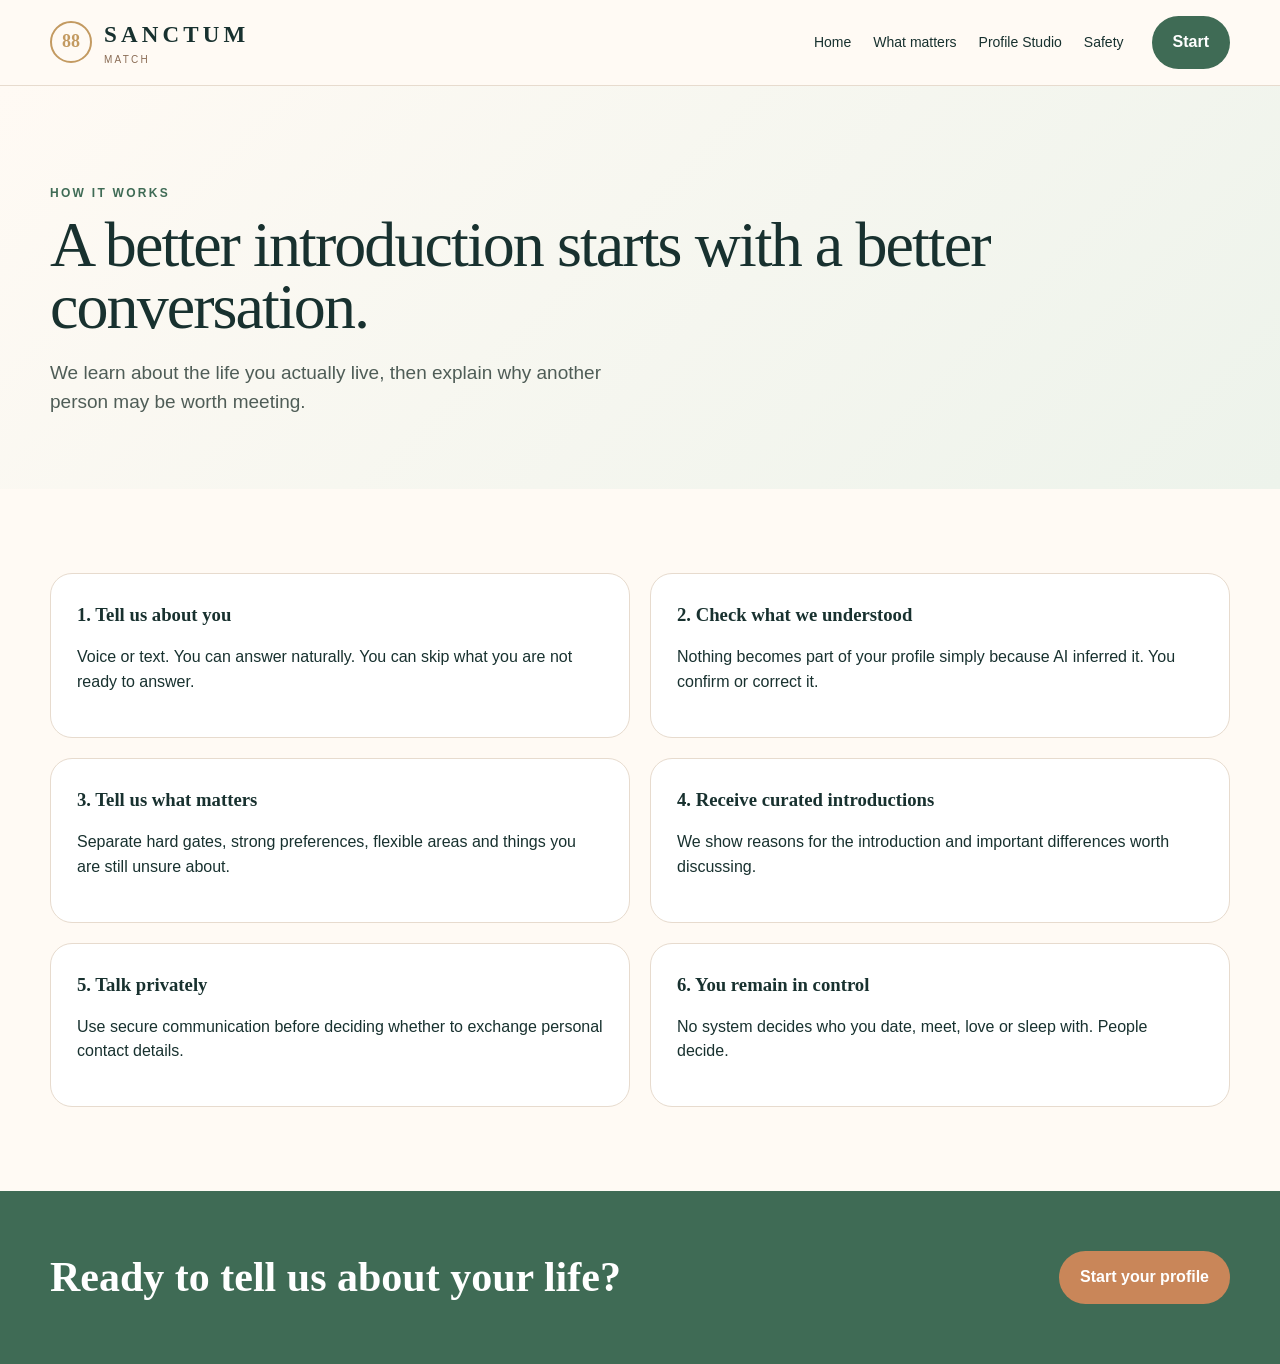
==== how-it-works.html @ 35ec8d9d "Add files via upload" ====
<!doctype html><html lang="en-GB"><head><meta charset="utf-8"><meta name="viewport" content="width=device-width,initial-scale=1"><title>How Sanctum Match Works</title><link rel="stylesheet" href="assets/site.css"></head><body><header class="site-header"><div class="wrap nav"><a class="brand" href="index.html"><span class="mark">88</span><span><strong>SANCTUM</strong><small>MATCH</small></span></a><nav class="nav-links"><a href="index.html">Home</a><a href="what-matters.html">What matters</a><a href="profile-studio.html">Profile Studio</a><a href="safety.html">Safety</a></nav><div class="nav-actions"><a class="btn btn-primary" href="onboarding.html">Start</a></div></div></header><main><section class="page-hero"><div class="wrap"><p class="eyebrow">HOW IT WORKS</p><h1>A better introduction starts with a better conversation.</h1><p class="lead">We learn about the life you actually live, then explain why another person may be worth meeting.</p></div></section><section class="section"><div class="wrap content-grid"><div class="content-card"><h3>1. Tell us about you</h3><p>Voice or text. You can answer naturally. You can skip what you are not ready to answer.</p></div><div class="content-card"><h3>2. Check what we understood</h3><p>Nothing becomes part of your profile simply because AI inferred it. You confirm or correct it.</p></div><div class="content-card"><h3>3. Tell us what matters</h3><p>Separate hard gates, strong preferences, flexible areas and things you are still unsure about.</p></div><div class="content-card"><h3>4. Receive curated introductions</h3><p>We show reasons for the introduction and important differences worth discussing.</p></div><div class="content-card"><h3>5. Talk privately</h3><p>Use secure communication before deciding whether to exchange personal contact details.</p></div><div class="content-card"><h3>6. You remain in control</h3><p>No system decides who you date, meet, love or sleep with. People decide.</p></div></div></section><section class="cta-band"><div class="wrap"><h2>Ready to tell us about your life?</h2><a class="btn btn-clay" href="onboarding.html">Start your profile</a></div></section></main></body></html>
---- assets/site.css ----
:root{--ink:#18312f;--forest:#3f6b55;--sage:#78987c;--sand:#f6efe5;--cream:#fffaf4;--clay:#c98659;--line:#e7dbce;--muted:#6f766f;--dark:#131313;--gold:#c39a61;--white:#fff;--shadow:0 18px 60px rgba(34,50,44,.10)}*{box-sizing:border-box}html{scroll-behavior:smooth}body{margin:0;font-family:Arial,Helvetica,sans-serif;color:var(--ink);background:var(--cream);line-height:1.55}img{max-width:100%;display:block}a{color:inherit;text-decoration:none}.wrap{width:min(1180px,calc(100% - 36px));margin:auto}.utility{background:#f1e7db;border-bottom:1px solid #eadfD3;font-size:13px}.utility .wrap{display:flex;gap:18px;padding:9px 0;align-items:center}.utility .push{margin-left:auto;display:flex;gap:16px}.site-header{position:sticky;top:0;z-index:30;background:rgba(255,250,244,.95);backdrop-filter:blur(14px);border-bottom:1px solid var(--line)}.nav{display:flex;align-items:center;gap:28px;padding:16px 0}.brand{display:flex;align-items:center;gap:12px;min-width:250px}.mark{width:42px;height:42px;border-radius:50%;border:2px solid var(--gold);display:grid;place-items:center;font-family:Georgia,serif;font-weight:700;color:var(--gold);font-size:18px}.brand strong{font-family:Georgia,serif;font-size:23px;letter-spacing:.18em}.brand small{display:block;font-size:10px;letter-spacing:.22em;color:#8b6d56}.nav-links{display:flex;gap:22px;margin-left:auto;font-size:14px}.nav-links a:hover{color:var(--forest)}.nav-actions{display:flex;gap:10px}.menu-toggle{display:none}.btn{display:inline-flex;align-items:center;justify-content:center;gap:8px;border-radius:999px;padding:13px 20px;font-weight:700;border:1px solid transparent;transition:.2s}.btn-primary{background:var(--forest);color:#fff}.btn-primary:hover{transform:translateY(-1px);background:#315a46}.btn-outline{border-color:#9fb0a4;background:rgba(255,255,255,.7)}.btn-clay{background:var(--clay);color:#fff}.hero{background:linear-gradient(90deg,#fffaf4 0%,#fffaf4 46%,rgba(255,250,244,.10) 68%),url('hero-wide.jpg') center right/cover no-repeat;min-height:650px;display:flex;align-items:center;border-bottom:1px solid var(--line)}.hero-grid{display:grid;grid-template-columns:1.05fr .95fr;align-items:center}.hero-copy{padding:72px 0 84px;max-width:660px}.eyebrow{text-transform:uppercase;letter-spacing:.19em;font-size:12px;font-weight:800;color:var(--forest)}h1,h2,h3{font-family:Georgia,'Times New Roman',serif;margin:0}h1{font-size:clamp(52px,6vw,86px);line-height:.97;font-weight:500;letter-spacing:-.03em}h1 em{font-weight:400}.lead{font-size:19px;max-width:610px;color:#4f5d57}.hero-actions{display:flex;flex-wrap:wrap;gap:12px;margin:28px 0}.trust-row{display:flex;flex-wrap:wrap;gap:22px;font-size:13px;color:#58645e}.trust-row span{display:flex;align-items:center;gap:7px}.dot{width:9px;height:9px;border:2px solid var(--forest);border-radius:50%}.section{padding:84px 0}.section-soft{background:#f4ece2}.section-white{background:#fff}.section-dark{background:#151513;color:#f8efe5}.section-head{display:flex;justify-content:space-between;gap:30px;align-items:end;margin-bottom:34px}.section h2{font-size:clamp(38px,4vw,58px);line-height:1.04;font-weight:500}.section-lead{max-width:760px;color:#68716d;font-size:17px}.choice-grid{display:grid;grid-template-columns:repeat(3,1fr);gap:16px}.choice-card,.date-card,.feature-card{background:#fff;border:1px solid var(--line);border-radius:22px;overflow:hidden;box-shadow:var(--shadow)}.choice-card img{width:100%;height:210px;object-fit:cover}.choice-card .copy,.date-card .copy,.feature-card{padding:20px}.choice-card h3,.date-card h3{font-size:24px;font-weight:500}.choice-card p,.date-card p{margin:.35rem 0 0;color:#6d736f}.split{display:grid;grid-template-columns:1fr 1fr;gap:54px;align-items:center}.big-photo{border-radius:28px;overflow:hidden;box-shadow:var(--shadow)}.big-photo img{width:100%;height:470px;object-fit:cover}.pill-grid{display:grid;grid-template-columns:repeat(4,1fr);gap:12px;margin-top:28px}.pill{background:#fff;border:1px solid var(--line);padding:16px;border-radius:16px;font-weight:700}.dates-grid{display:grid;grid-template-columns:repeat(6,1fr);gap:12px}.date-card img{height:135px;width:100%;object-fit:cover}.date-card .copy{padding:13px}.date-card h3{font-size:17px}.date-card p{font-size:12px}.numbers{display:grid;grid-template-columns:repeat(4,1fr);gap:16px}.number{padding:26px;background:#fff;border:1px solid var(--line);border-radius:20px}.number b{font-family:Georgia,serif;font-size:32px;color:var(--forest)}.pricing-grid{display:grid;grid-template-columns:repeat(3,1fr);gap:18px}.price{background:#fff;border:1px solid var(--line);border-radius:24px;padding:28px}.price.featured{border-color:var(--forest);box-shadow:0 0 0 2px rgba(63,107,85,.12),var(--shadow)}.price .amount{font-family:Georgia,serif;font-size:44px;margin:10px 0}.price ul{padding-left:18px;color:#5f6763}.private-tease{background:linear-gradient(90deg,rgba(16,16,15,.92),rgba(16,16,15,.72)),url('date-dinner.jpg') center/cover no-repeat;color:#fff;border-radius:30px;padding:52px}.private-tease p{max-width:700px;color:#d6cabd}.footer{background:#10201f;color:#e8eee9;padding:48px 0 28px}.footer-grid{display:grid;grid-template-columns:1.3fr repeat(3,1fr);gap:28px}.footer h4{margin:0 0 12px;font-family:Georgia,serif}.footer a{display:block;margin:8px 0;color:#c8d2cd;font-size:14px}.legal{border-top:1px solid #2c4441;margin-top:30px;padding-top:20px;color:#9fb0a9;font-size:12px}.page-hero{padding:86px 0 54px;background:linear-gradient(135deg,#fffaf4,#edf3eb)}.page-hero h1{font-size:clamp(46px,5vw,72px)}.content-grid{display:grid;grid-template-columns:1fr 1fr;gap:20px}.content-card{background:#fff;border:1px solid var(--line);border-radius:22px;padding:26px}.notice{padding:20px;border-radius:16px;background:#edf4ef;border:1px solid #cfded4}.faq details{background:#fff;border:1px solid var(--line);border-radius:14px;padding:16px 18px;margin:10px 0}.faq summary{font-weight:700;cursor:pointer}.cta-band{background:var(--forest);color:#fff;padding:54px 0}.cta-band .wrap{display:flex;justify-content:space-between;gap:30px;align-items:center}.cta-band h2{font-size:42px}.small{font-size:13px;color:#7c827e}@media(max-width:900px){.nav-links{display:none}.nav-actions .btn-outline{display:none}.menu-toggle{display:block;margin-left:auto;background:none;border:0;font-size:24px}.brand{min-width:0}.hero{background:linear-gradient(rgba(255,250,244,.84),rgba(255,250,244,.93)),url('hero-wide.jpg') center/cover no-repeat;min-height:auto}.hero-grid,.split,.footer-grid,.content-grid{grid-template-columns:1fr}.hero-copy{padding:64px 0}.choice-grid{grid-template-columns:repeat(2,1fr)}.dates-grid{grid-template-columns:repeat(2,1fr)}.pill-grid,.numbers,.pricing-grid{grid-template-columns:1fr 1fr}.cta-band .wrap{display:block}.cta-band .btn{margin-top:16px}}@media(max-width:560px){.utility{display:none}.wrap{width:min(100% - 24px,1180px)}.nav{padding:12px 0}.brand strong{font-size:18px}.brand small{font-size:8px}.hero-copy{padding:52px 0}.lead{font-size:17px}.choice-grid,.dates-grid,.pill-grid,.numbers,.pricing-grid{grid-template-columns:1fr}.choice-card img{height:220px}.section{padding:58px 0}.section-head{display:block}.section-head .btn{margin-top:14px}.big-photo img{height:340px}.footer-grid{grid-template-columns:1fr 1fr}}
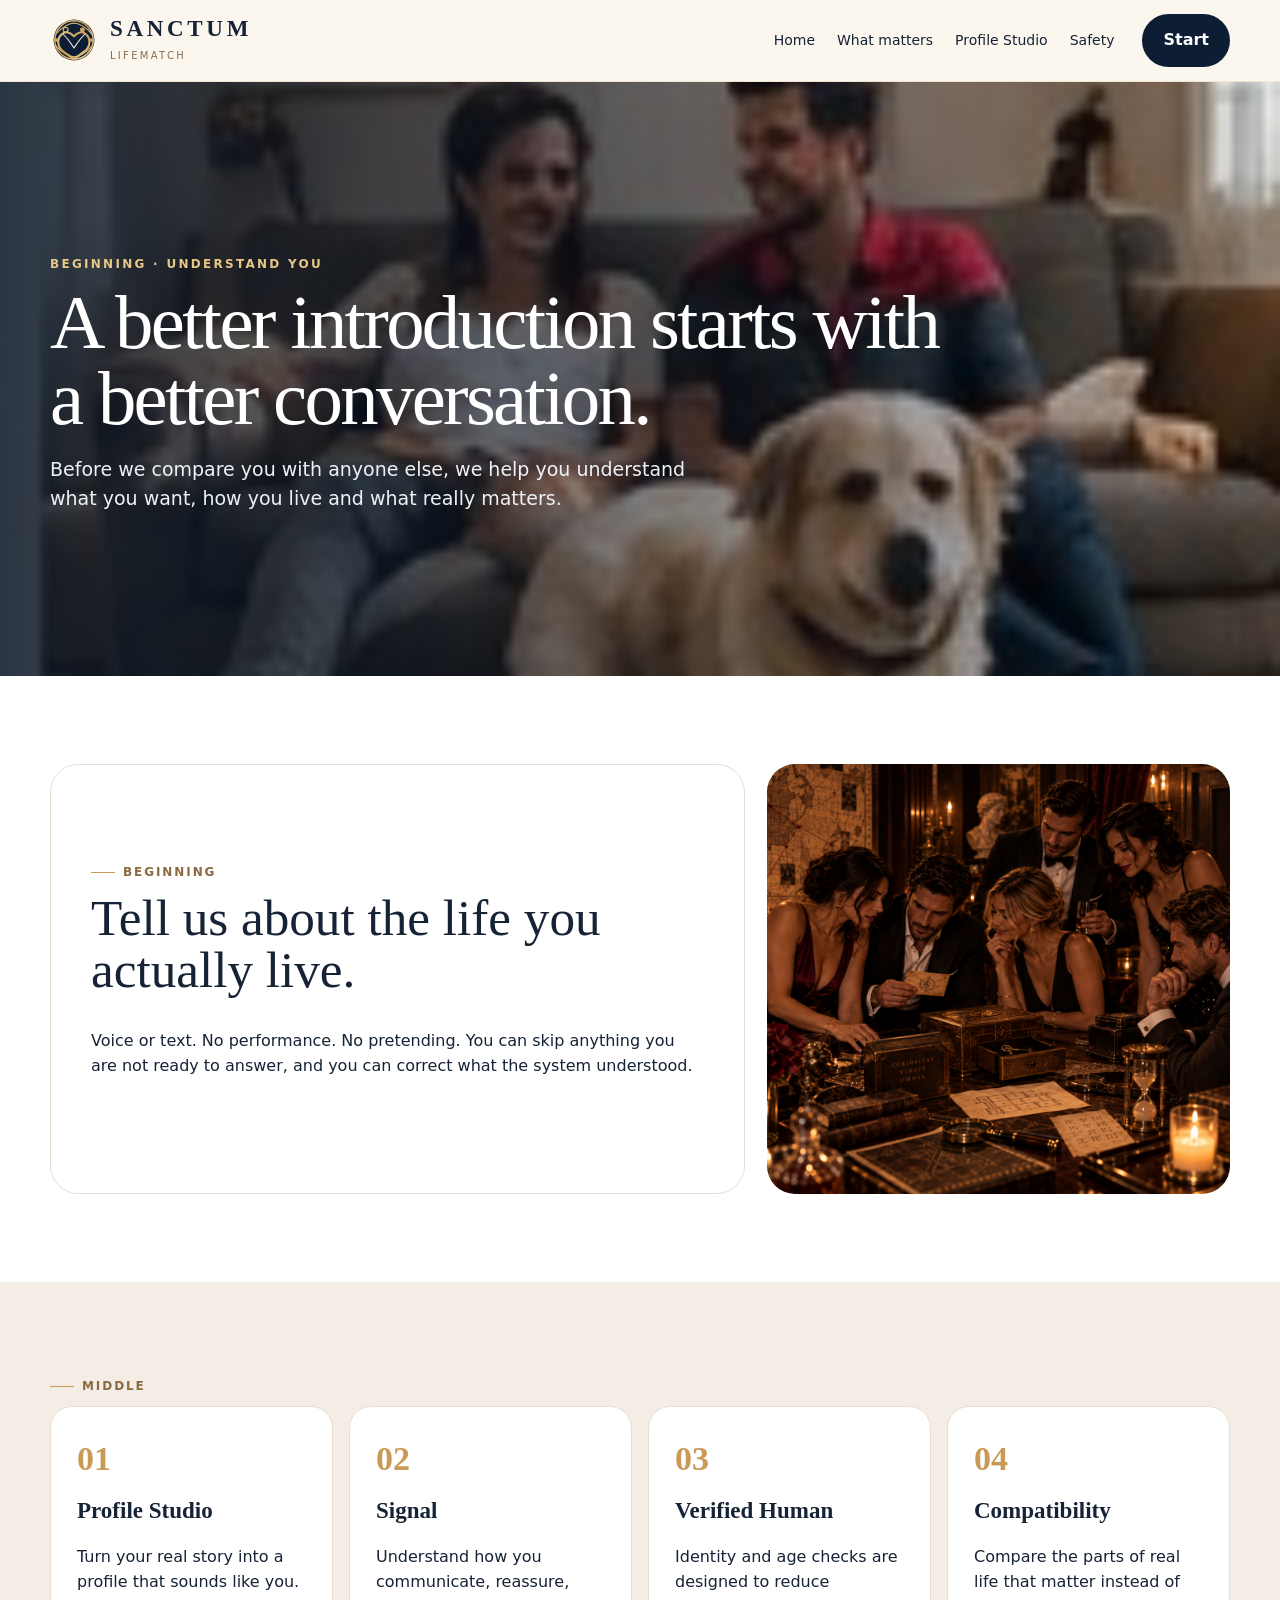
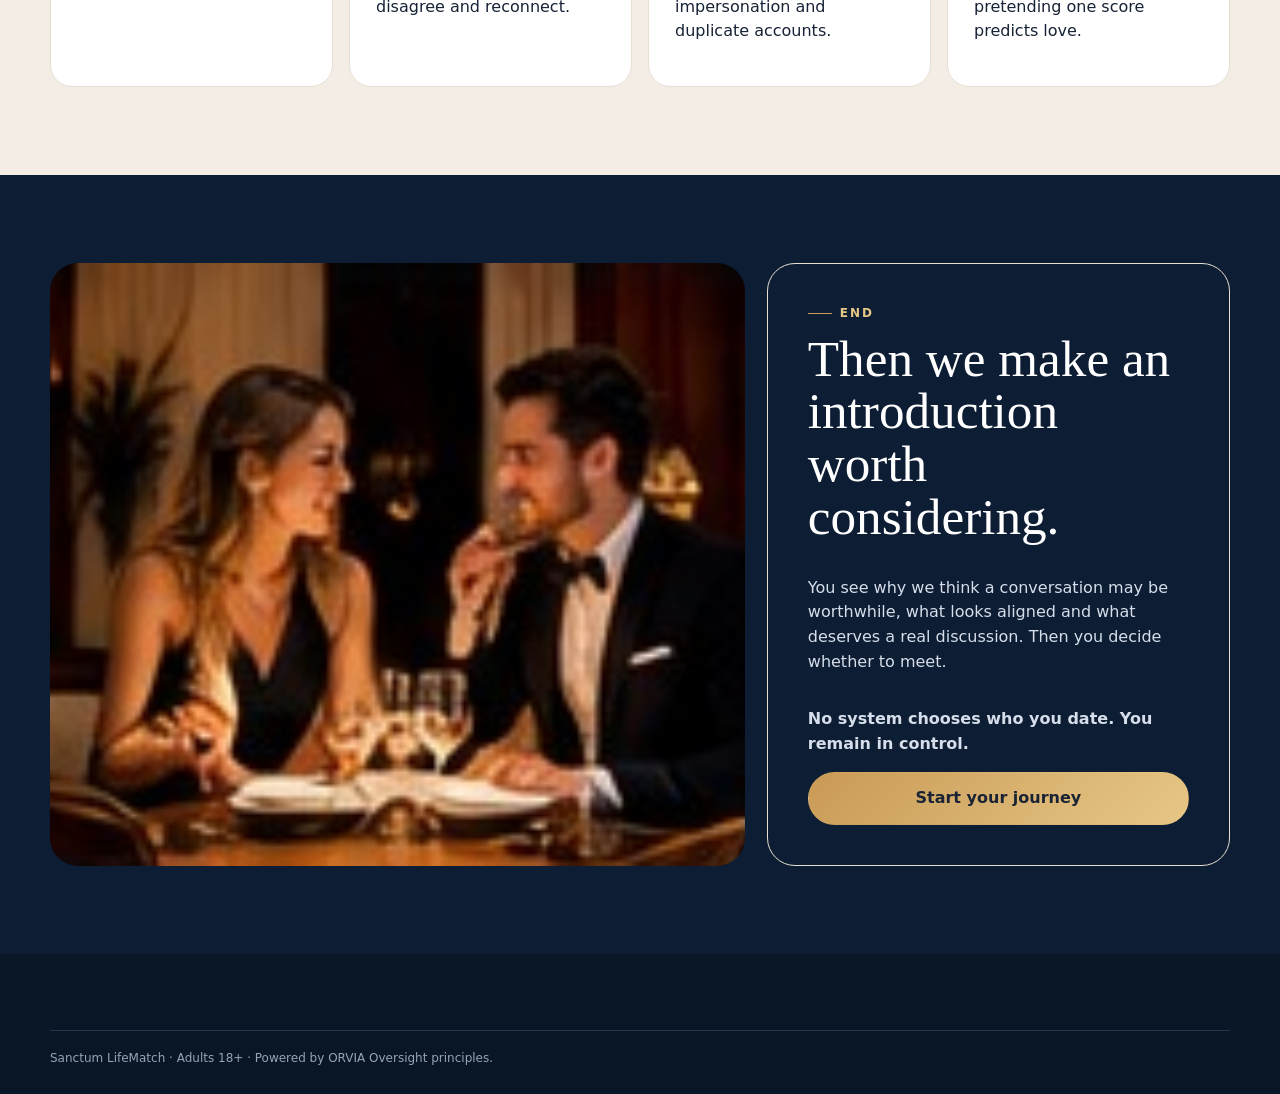
==== commit 2562442b: "Publish LifeMatch live story-led site across all main pages" ====
--- a/how-it-works.html
+++ b/how-it-works.html
@@ -1 +1 @@
-<!doctype html><html lang="en-GB"><head><meta charset="utf-8"><meta name="viewport" content="width=device-width,initial-scale=1"><title>How Sanctum Match Works</title><link rel="stylesheet" href="assets/site.css"></head><body><header class="site-header"><div class="wrap nav"><a class="brand" href="index.html"><span class="mark">88</span><span><strong>SANCTUM</strong><small>MATCH</small></span></a><nav class="nav-links"><a href="index.html">Home</a><a href="what-matters.html">What matters</a><a href="profile-studio.html">Profile Studio</a><a href="safety.html">Safety</a></nav><div class="nav-actions"><a class="btn btn-primary" href="onboarding.html">Start</a></div></div></header><main><section class="page-hero"><div class="wrap"><p class="eyebrow">HOW IT WORKS</p><h1>A better introduction starts with a better conversation.</h1><p class="lead">We learn about the life you actually live, then explain why another person may be worth meeting.</p></div></section><section class="section"><div class="wrap content-grid"><div class="content-card"><h3>1. Tell us about you</h3><p>Voice or text. You can answer naturally. You can skip what you are not ready to answer.</p></div><div class="content-card"><h3>2. Check what we understood</h3><p>Nothing becomes part of your profile simply because AI inferred it. You confirm or correct it.</p></div><div class="content-card"><h3>3. Tell us what matters</h3><p>Separate hard gates, strong preferences, flexible areas and things you are still unsure about.</p></div><div class="content-card"><h3>4. Receive curated introductions</h3><p>We show reasons for the introduction and important differences worth discussing.</p></div><div class="content-card"><h3>5. Talk privately</h3><p>Use secure communication before deciding whether to exchange personal contact details.</p></div><div class="content-card"><h3>6. You remain in control</h3><p>No system decides who you date, meet, love or sleep with. People decide.</p></div></div></section><section class="cta-band"><div class="wrap"><h2>Ready to tell us about your life?</h2><a class="btn btn-clay" href="onboarding.html">Start your profile</a></div></section></main></body></html>
+<!doctype html><html lang="en-GB"><head><meta charset="utf-8"><meta name="viewport" content="width=device-width,initial-scale=1"><title>How LifeMatch Works | Sanctum</title><meta name="description" content="How Sanctum LifeMatch moves from understanding you to a real-world introduction."><link rel="stylesheet" href="assets/site.css"><link rel="stylesheet" href="assets/lifematch-live.css"></head><body><header class="site-header"><div class="wrap nav"><a class="brand" href="index.html"><img class="brand-mark" src="assets/lifematch-mark.svg" alt="Sanctum LifeMatch"><span><strong class="brand-title">SANCTUM</strong><small class="brand-sub">LifeMatch</small></span></a><nav class="nav-links"><a href="index.html">Home</a><a href="what-matters.html">What matters</a><a href="profile-studio.html">Profile Studio</a><a href="safety.html">Safety</a></nav><div class="nav-actions"><a class="btn btn-primary" href="onboarding.html">Start</a></div></div></header><main><section class="story-hero"><img src="assets/date-home.jpg" alt="A quiet shared moment at home"><div class="wrap"><p class="story-kicker">BEGINNING · UNDERSTAND YOU</p><h1>A better introduction starts with a better conversation.</h1><p class="lead">Before we compare you with anyone else, we help you understand what you want, how you live and what really matters.</p></div></section><section class="section section-white"><div class="wrap story-strip"><div class="story-copy"><span class="chapter">Beginning</span><h2>Tell us about the life you actually live.</h2><p>Voice or text. No performance. No pretending. You can skip anything you are not ready to answer, and you can correct what the system understood.</p></div><div class="story-photo"><img src="assets/curiosity.png" alt="A guided conversation about what matters"></div></div></section><section class="section section-soft"><div class="wrap"><span class="chapter">Middle</span><div class="steps"><article class="step"><b>01</b><h3>Profile Studio</h3><p>Turn your real story into a profile that sounds like you.</p></article><article class="step"><b>02</b><h3>Signal</h3><p>Understand how you communicate, reassure, disagree and reconnect.</p></article><article class="step"><b>03</b><h3>Verified Human</h3><p>Identity and age checks are designed to reduce impersonation and duplicate accounts.</p></article><article class="step"><b>04</b><h3>Compatibility</h3><p>Compare the parts of real life that matter instead of pretending one score predicts love.</p></article></div></div></section><section class="section section-navy"><div class="wrap story-strip"><div class="story-photo"><img src="assets/date-dinner.jpg" alt="Two people meeting over dinner"></div><div class="story-copy dark"><span class="chapter" style="color:#e7c786">End</span><h2>Then we make an introduction worth considering.</h2><p>You see why we think a conversation may be worthwhile, what looks aligned and what deserves a real discussion. Then you decide whether to meet.</p><p><strong>No system chooses who you date. You remain in control.</strong></p><a class="btn btn-gold" href="onboarding.html">Start your journey</a></div></div></section></main><footer class="lifematch-footer"><div class="wrap"><div class="legal">Sanctum LifeMatch · Adults 18+ · Powered by ORVIA Oversight principles.</div></div></footer></body></html>
--- a/assets/site.css
+++ b/assets/site.css
@@ -1 +1 @@
-:root{--ink:#18312f;--forest:#3f6b55;--sage:#78987c;--sand:#f6efe5;--cream:#fffaf4;--clay:#c98659;--line:#e7dbce;--muted:#6f766f;--dark:#131313;--gold:#c39a61;--white:#fff;--shadow:0 18px 60px rgba(34,50,44,.10)}*{box-sizing:border-box}html{scroll-behavior:smooth}body{margin:0;font-family:Arial,Helvetica,sans-serif;color:var(--ink);background:var(--cream);line-height:1.55}img{max-width:100%;display:block}a{color:inherit;text-decoration:none}.wrap{width:min(1180px,calc(100% - 36px));margin:auto}.utility{background:#f1e7db;border-bottom:1px solid #eadfD3;font-size:13px}.utility .wrap{display:flex;gap:18px;padding:9px 0;align-items:center}.utility .push{margin-left:auto;display:flex;gap:16px}.site-header{position:sticky;top:0;z-index:30;background:rgba(255,250,244,.95);backdrop-filter:blur(14px);border-bottom:1px solid var(--line)}.nav{display:flex;align-items:center;gap:28px;padding:16px 0}.brand{display:flex;align-items:center;gap:12px;min-width:250px}.mark{width:42px;height:42px;border-radius:50%;border:2px solid var(--gold);display:grid;place-items:center;font-family:Georgia,serif;font-weight:700;color:var(--gold);font-size:18px}.brand strong{font-family:Georgia,serif;font-size:23px;letter-spacing:.18em}.brand small{display:block;font-size:10px;letter-spacing:.22em;color:#8b6d56}.nav-links{display:flex;gap:22px;margin-left:auto;font-size:14px}.nav-links a:hover{color:var(--forest)}.nav-actions{display:flex;gap:10px}.menu-toggle{display:none}.btn{display:inline-flex;align-items:center;justify-content:center;gap:8px;border-radius:999px;padding:13px 20px;font-weight:700;border:1px solid transparent;transition:.2s}.btn-primary{background:var(--forest);color:#fff}.btn-primary:hover{transform:translateY(-1px);background:#315a46}.btn-outline{border-color:#9fb0a4;background:rgba(255,255,255,.7)}.btn-clay{background:var(--clay);color:#fff}.hero{background:linear-gradient(90deg,#fffaf4 0%,#fffaf4 46%,rgba(255,250,244,.10) 68%),url('hero-wide.jpg') center right/cover no-repeat;min-height:650px;display:flex;align-items:center;border-bottom:1px solid var(--line)}.hero-grid{display:grid;grid-template-columns:1.05fr .95fr;align-items:center}.hero-copy{padding:72px 0 84px;max-width:660px}.eyebrow{text-transform:uppercase;letter-spacing:.19em;font-size:12px;font-weight:800;color:var(--forest)}h1,h2,h3{font-family:Georgia,'Times New Roman',serif;margin:0}h1{font-size:clamp(52px,6vw,86px);line-height:.97;font-weight:500;letter-spacing:-.03em}h1 em{font-weight:400}.lead{font-size:19px;max-width:610px;color:#4f5d57}.hero-actions{display:flex;flex-wrap:wrap;gap:12px;margin:28px 0}.trust-row{display:flex;flex-wrap:wrap;gap:22px;font-size:13px;color:#58645e}.trust-row span{display:flex;align-items:center;gap:7px}.dot{width:9px;height:9px;border:2px solid var(--forest);border-radius:50%}.section{padding:84px 0}.section-soft{background:#f4ece2}.section-white{background:#fff}.section-dark{background:#151513;color:#f8efe5}.section-head{display:flex;justify-content:space-between;gap:30px;align-items:end;margin-bottom:34px}.section h2{font-size:clamp(38px,4vw,58px);line-height:1.04;font-weight:500}.section-lead{max-width:760px;color:#68716d;font-size:17px}.choice-grid{display:grid;grid-template-columns:repeat(3,1fr);gap:16px}.choice-card,.date-card,.feature-card{background:#fff;border:1px solid var(--line);border-radius:22px;overflow:hidden;box-shadow:var(--shadow)}.choice-card img{width:100%;height:210px;object-fit:cover}.choice-card .copy,.date-card .copy,.feature-card{padding:20px}.choice-card h3,.date-card h3{font-size:24px;font-weight:500}.choice-card p,.date-card p{margin:.35rem 0 0;color:#6d736f}.split{display:grid;grid-template-columns:1fr 1fr;gap:54px;align-items:center}.big-photo{border-radius:28px;overflow:hidden;box-shadow:var(--shadow)}.big-photo img{width:100%;height:470px;object-fit:cover}.pill-grid{display:grid;grid-template-columns:repeat(4,1fr);gap:12px;margin-top:28px}.pill{background:#fff;border:1px solid var(--line);padding:16px;border-radius:16px;font-weight:700}.dates-grid{display:grid;grid-template-columns:repeat(6,1fr);gap:12px}.date-card img{height:135px;width:100%;object-fit:cover}.date-card .copy{padding:13px}.date-card h3{font-size:17px}.date-card p{font-size:12px}.numbers{display:grid;grid-template-columns:repeat(4,1fr);gap:16px}.number{padding:26px;background:#fff;border:1px solid var(--line);border-radius:20px}.number b{font-family:Georgia,serif;font-size:32px;color:var(--forest)}.pricing-grid{display:grid;grid-template-columns:repeat(3,1fr);gap:18px}.price{background:#fff;border:1px solid var(--line);border-radius:24px;padding:28px}.price.featured{border-color:var(--forest);box-shadow:0 0 0 2px rgba(63,107,85,.12),var(--shadow)}.price .amount{font-family:Georgia,serif;font-size:44px;margin:10px 0}.price ul{padding-left:18px;color:#5f6763}.private-tease{background:linear-gradient(90deg,rgba(16,16,15,.92),rgba(16,16,15,.72)),url('date-dinner.jpg') center/cover no-repeat;color:#fff;border-radius:30px;padding:52px}.private-tease p{max-width:700px;color:#d6cabd}.footer{background:#10201f;color:#e8eee9;padding:48px 0 28px}.footer-grid{display:grid;grid-template-columns:1.3fr repeat(3,1fr);gap:28px}.footer h4{margin:0 0 12px;font-family:Georgia,serif}.footer a{display:block;margin:8px 0;color:#c8d2cd;font-size:14px}.legal{border-top:1px solid #2c4441;margin-top:30px;padding-top:20px;color:#9fb0a9;font-size:12px}.page-hero{padding:86px 0 54px;background:linear-gradient(135deg,#fffaf4,#edf3eb)}.page-hero h1{font-size:clamp(46px,5vw,72px)}.content-grid{display:grid;grid-template-columns:1fr 1fr;gap:20px}.content-card{background:#fff;border:1px solid var(--line);border-radius:22px;padding:26px}.notice{padding:20px;border-radius:16px;background:#edf4ef;border:1px solid #cfded4}.faq details{background:#fff;border:1px solid var(--line);border-radius:14px;padding:16px 18px;margin:10px 0}.faq summary{font-weight:700;cursor:pointer}.cta-band{background:var(--forest);color:#fff;padding:54px 0}.cta-band .wrap{display:flex;justify-content:space-between;gap:30px;align-items:center}.cta-band h2{font-size:42px}.small{font-size:13px;color:#7c827e}@media(max-width:900px){.nav-links{display:none}.nav-actions .btn-outline{display:none}.menu-toggle{display:block;margin-left:auto;background:none;border:0;font-size:24px}.brand{min-width:0}.hero{background:linear-gradient(rgba(255,250,244,.84),rgba(255,250,244,.93)),url('hero-wide.jpg') center/cover no-repeat;min-height:auto}.hero-grid,.split,.footer-grid,.content-grid{grid-template-columns:1fr}.hero-copy{padding:64px 0}.choice-grid{grid-template-columns:repeat(2,1fr)}.dates-grid{grid-template-columns:repeat(2,1fr)}.pill-grid,.numbers,.pricing-grid{grid-template-columns:1fr 1fr}.cta-band .wrap{display:block}.cta-band .btn{margin-top:16px}}@media(max-width:560px){.utility{display:none}.wrap{width:min(100% - 24px,1180px)}.nav{padding:12px 0}.brand strong{font-size:18px}.brand small{font-size:8px}.hero-copy{padding:52px 0}.lead{font-size:17px}.choice-grid,.dates-grid,.pill-grid,.numbers,.pricing-grid{grid-template-columns:1fr}.choice-card img{height:220px}.section{padding:58px 0}.section-head{display:block}.section-head .btn{margin-top:14px}.big-photo img{height:340px}.footer-grid{grid-template-columns:1fr 1fr}}
+:root{--navy:#0d1d33;--navy2:#173153;--gold:#c99a56;--gold2:#e7c786;--cream:#fbf6ee;--paper:#fffdfa;--ink:#162235;--muted:#697383;--sage:#87998c;--clay:#bb735b;--rose:#b56e72;--line:#e7dfd2;--soft:#f3ede5;--white:#fff;--shadow:0 20px 60px rgba(20,32,48,.10);--shadow2:0 12px 34px rgba(20,32,48,.08)}*{box-sizing:border-box}html{scroll-behavior:smooth}body{margin:0;font-family:Inter,ui-sans-serif,system-ui,-apple-system,BlinkMacSystemFont,"Segoe UI",sans-serif;color:var(--ink);background:var(--cream);line-height:1.55}img{max-width:100%;display:block}a{color:inherit;text-decoration:none}button,input,textarea,select{font:inherit}.wrap{width:min(1180px,calc(100% - 40px));margin:auto}.utility{background:var(--navy);color:#dce6ef;font-size:12px}.utility .wrap{display:flex;gap:18px;padding:9px 0;align-items:center}.utility .push{margin-left:auto;display:flex;gap:18px}.site-header{position:sticky;top:0;z-index:50;background:rgba(251,246,238,.94);backdrop-filter:blur(16px);border-bottom:1px solid rgba(201,154,86,.18)}.nav{display:flex;align-items:center;gap:28px;padding:14px 0}.brand{display:flex;align-items:center;gap:12px;min-width:252px}.brand-mark{width:48px;height:48px}.brand-title{font-family:Georgia,"Times New Roman",serif;font-size:23px;letter-spacing:.16em;line-height:1}.brand-sub{display:block;margin-top:4px;font-size:10px;letter-spacing:.23em;color:#8a6e4f;text-transform:uppercase}.nav-links{display:flex;gap:22px;margin-left:auto;font-size:14px}.nav-links a:hover{color:var(--gold)}.nav-actions{display:flex;gap:10px}.menu-toggle{display:none;border:0;background:none;font-size:24px;color:var(--navy)}.btn{display:inline-flex;align-items:center;justify-content:center;gap:8px;border-radius:999px;padding:13px 20px;font-weight:750;border:1px solid transparent;transition:.2s;cursor:pointer}.btn:hover{transform:translateY(-1px)}.btn-primary{background:var(--navy);color:#fff}.btn-primary:hover{background:var(--navy2)}.btn-gold{background:linear-gradient(135deg,var(--gold),var(--gold2));color:#1a2434}.btn-outline{border-color:#b9b7b0;background:rgba(255,255,255,.66)}.btn-soft{background:#efe6da;color:var(--navy)}.hero{position:relative;overflow:hidden;background:linear-gradient(90deg,rgba(251,246,238,.98) 0%,rgba(251,246,238,.94) 45%,rgba(251,246,238,.38) 68%,rgba(251,246,238,.1) 100%),url('hero-wide.jpg') center right/cover no-repeat;min-height:720px;display:flex;align-items:center;border-bottom:1px solid var(--line)}.hero:after{content:"";position:absolute;inset:auto 0 0;height:140px;background:linear-gradient(transparent,var(--cream));pointer-events:none}.hero-grid{display:grid;grid-template-columns:1.05fr .95fr;align-items:center;position:relative;z-index:1}.hero-copy{padding:86px 0 108px;max-width:690px}.eyebrow{text-transform:uppercase;letter-spacing:.19em;font-size:12px;font-weight:850;color:#8b6a40}.hero h1,.page-hero h1,h2,h3,.serif{font-family:Georgia,"Times New Roman",serif}.hero h1{font-size:clamp(58px,6.3vw,94px);line-height:.95;font-weight:500;letter-spacing:-.04em;margin:0}.hero h1 em{font-weight:400;color:#9b684f}.lead{font-size:19px;max-width:650px;color:#4f5969}.hero-actions{display:flex;flex-wrap:wrap;gap:12px;margin:30px 0}.trust-row{display:flex;flex-wrap:wrap;gap:18px;font-size:13px;color:#566171}.trust-row span{display:flex;align-items:center;gap:7px}.dot{width:9px;height:9px;border:2px solid var(--gold);border-radius:50%}.section{padding:88px 0}.section-soft{background:var(--soft)}.section-white{background:#fff}.section-navy{background:var(--navy);color:#f7f4ed}.section-head{display:flex;justify-content:space-between;gap:30px;align-items:end;margin-bottom:34px}.section h2{font-family:Georgia,"Times New Roman",serif;font-size:clamp(38px,4.1vw,60px);line-height:1.03;font-weight:500;margin:0}.section-lead{max-width:760px;color:#68717c;font-size:17px}.section-navy .section-lead{color:#c8d1dd}.recognition-grid{display:grid;grid-template-columns:repeat(3,1fr);gap:16px}.recognition-card,.guide-card,.product-card,.price,.trust-card,.story-card,.content-card{background:#fff;border:1px solid var(--line);border-radius:24px;box-shadow:var(--shadow2)}.recognition-card{padding:24px;min-height:170px}.recognition-card h3,.guide-card h3,.product-card h3,.price h3,.trust-card h3{margin:0;font-size:26px;font-weight:500}.recognition-card p,.guide-card p,.product-card p,.trust-card p{color:#6b7380}.moment{display:grid;grid-template-columns:1.1fr .9fr;gap:24px;align-items:stretch}.moment-photo{min-height:460px;border-radius:28px;overflow:hidden;background:url('date-beach.jpg') center/cover no-repeat;box-shadow:var(--shadow)}.moment-copy{padding:42px;border-radius:28px;background:var(--navy);color:#fff;display:flex;flex-direction:column;justify-content:center}.moment-copy h2{font-size:clamp(38px,4vw,58px)}.moment-copy p{color:#d7dfE8;font-size:18px}.guides-grid{display:grid;grid-template-columns:1fr 1fr;gap:18px}.guide-card{padding:30px;position:relative;overflow:hidden}.guide-badge{width:54px;height:54px;border-radius:50%;display:grid;place-items:center;background:linear-gradient(135deg,var(--gold),var(--gold2));font-family:Georgia,serif;font-size:26px;color:var(--navy);margin-bottom:18px}.guide-card small{letter-spacing:.14em;text-transform:uppercase;color:#9c7951;font-weight:800}.guide-quote{border-left:3px solid var(--gold);padding-left:16px;margin-top:18px;color:#475263}.trust-grid{display:grid;grid-template-columns:repeat(3,1fr);gap:16px}.trust-card{padding:24px}.trust-icon{font-size:28px;margin-bottom:12px}.steps{display:grid;grid-template-columns:repeat(4,1fr);gap:16px}.step{padding:26px;border-radius:22px;background:#fff;border:1px solid var(--line)}.step b{font-family:Georgia,serif;font-size:34px;color:var(--gold)}.step h3{font-size:23px;margin:8px 0}.life-tags{display:flex;flex-wrap:wrap;gap:10px;margin-top:28px}.life-tags span{padding:11px 15px;border-radius:999px;background:#fff;border:1px solid var(--line);font-weight:700;color:#485464}.match-example{display:grid;grid-template-columns:1.2fr .8fr;gap:22px}.match-panel{background:#fff;border:1px solid var(--line);border-radius:24px;padding:28px}.match-panel h3{font-size:27px}.match-list{display:grid;gap:14px;margin-top:18px}.match-row{padding:15px 16px;border-radius:15px;background:#f8f4ed}.match-row strong{display:block;margin-bottom:4px}.quote-panel{background:linear-gradient(145deg,#10223b,#193a61);border-radius:24px;padding:30px;color:#fff;display:flex;flex-direction:column;justify-content:center}.quote-panel p{font-size:21px}.dates-grid{display:grid;grid-template-columns:repeat(4,1fr);gap:14px}.date-card{background:#fff;border:1px solid var(--line);border-radius:22px;overflow:hidden}.date-card img{width:100%;height:170px;object-fit:cover}.date-card .copy{padding:17px}.date-card h3{font-size:20px;margin:0}.date-card p{margin:.35rem 0 0;color:#6d7480;font-size:14px}.products-grid{display:grid;grid-template-columns:repeat(4,1fr);gap:16px}.product-card{padding:24px}.product-card .price-tag{font-family:Georgia,serif;font-size:32px;color:var(--navy);margin:14px 0}.product-card ul,.price ul{padding-left:19px;color:#5f6874}.pricing-grid{display:grid;grid-template-columns:repeat(3,1fr);gap:18px}.price{padding:28px}.price.featured{border-color:var(--gold);box-shadow:0 0 0 2px rgba(201,154,86,.12),var(--shadow)}.price .amount{font-family:Georgia,serif;font-size:44px;margin:10px 0}.app-band{display:grid;grid-template-columns:1fr .8fr;gap:36px;align-items:center;padding:46px;border-radius:30px;background:linear-gradient(140deg,#11253f,#183a61);color:#fff}.app-phone{border:1px solid rgba(255,255,255,.18);border-radius:28px;padding:22px;background:rgba(255,255,255,.07);max-width:330px;margin:auto}.app-phone .screen{background:#fff;color:var(--ink);border-radius:21px;padding:20px}.app-phone .screen h3{font-size:24px}.app-badges{display:flex;flex-wrap:wrap;gap:10px;margin-top:22px}.app-badge{padding:12px 16px;border-radius:13px;background:#fff;color:var(--navy);font-weight:800}.story-grid{display:grid;grid-template-columns:repeat(3,1fr);gap:16px}.story-card{padding:24px}.story-card blockquote{font-family:Georgia,serif;font-size:24px;margin:0 0 12px}.cta-band{background:linear-gradient(135deg,var(--navy),#1c416d);color:#fff;padding:62px 0}.cta-band .wrap{display:flex;justify-content:space-between;gap:30px;align-items:center}.cta-band h2{font-size:44px;margin:0}.footer{background:#091626;color:#e7edf3;padding:50px 0 28px}.footer-grid{display:grid;grid-template-columns:1.4fr repeat(3,1fr);gap:28px}.footer h4{margin:0 0 12px;font-family:Georgia,serif}.footer a{display:block;margin:8px 0;color:#c7d0dc;font-size:14px}.legal{border-top:1px solid #24364c;margin-top:30px;padding-top:20px;color:#9fafc0;font-size:12px}.page-hero{padding:92px 0 62px;background:linear-gradient(135deg,#fffaf4,#edf2f6)}.page-hero h1{font-size:clamp(48px,5vw,76px);line-height:.98;margin:0;max-width:880px}.page-grid{display:grid;grid-template-columns:1.1fr .9fr;gap:24px}.content-card{padding:28px}.content-card h2{font-size:36px}.notice{padding:20px;border-radius:16px;background:#edf3f8;border:1px solid #cfd9e4}.choice-stack{display:grid;gap:10px;margin-top:18px}.choice-button{width:100%;text-align:left;padding:16px 18px;border:1px solid #cfd4da;border-radius:14px;background:#fff;cursor:pointer}.choice-button:hover,.choice-button.selected{border-color:var(--gold);background:#fffaf1}.small{font-size:13px;color:#7b8490}.status-pill{display:inline-flex;padding:7px 11px;border-radius:999px;background:#edf3f8;color:#45617d;font-size:12px;font-weight:800}.faq details{background:#fff;border:1px solid var(--line);border-radius:14px;padding:16px 18px;margin:10px 0}.faq summary{font-weight:700;cursor:pointer}.inline-list{display:flex;flex-wrap:wrap;gap:10px}.inline-list span{padding:9px 12px;background:#f5efe6;border-radius:999px}@media(max-width:980px){.nav-links{display:none}.nav-actions .btn-outline{display:none}.menu-toggle{display:block;margin-left:auto}.hero{background:linear-gradient(rgba(251,246,238,.88),rgba(251,246,238,.96)),url('hero-wide.jpg') center/cover no-repeat;min-height:auto}.hero-grid,.moment,.match-example,.app-band,.page-grid,.footer-grid{grid-template-columns:1fr}.hero-copy{padding:72px 0}.recognition-grid,.trust-grid,.story-grid{grid-template-columns:1fr 1fr}.steps,.products-grid,.dates-grid{grid-template-columns:1fr 1fr}.pricing-grid{grid-template-columns:1fr}.guides-grid{grid-template-columns:1fr}.cta-band .wrap{display:block}.cta-band .btn{margin-top:18px}}@media(max-width:600px){.utility{display:none}.wrap{width:min(100% - 24px,1180px)}.nav{padding:11px 0}.brand{min-width:0}.brand-title{font-size:18px}.brand-sub{font-size:8px}.hero-copy{padding:56px 0 72px}.lead{font-size:17px}.section{padding:62px 0}.section-head{display:block}.recognition-grid,.trust-grid,.story-grid,.steps,.products-grid,.dates-grid{grid-template-columns:1fr}.moment-photo{min-height:300px}.app-band{padding:28px}.cta-band h2{font-size:34px}.footer-grid{grid-template-columns:1fr 1fr}}
--- a/assets/lifematch-live.css
+++ b/assets/lifematch-live.css
@@ -0,0 +1 @@
+body{background:#fbf6ee}.story-hero{position:relative;min-height:66vh;display:flex;align-items:end;overflow:hidden;background:#0d1d33}.story-hero img{position:absolute;inset:0;width:100%;height:100%;object-fit:cover;object-position:center}.story-hero:after{content:"";position:absolute;inset:0;background:linear-gradient(90deg,rgba(9,22,38,.86),rgba(9,22,38,.42) 56%,rgba(9,22,38,.08))}.story-hero .wrap{position:relative;z-index:2;padding:90px 0 72px;color:#fff}.story-hero h1{font-family:Georgia,"Times New Roman",serif;font-size:clamp(50px,6vw,88px);line-height:.98;font-weight:500;letter-spacing:-.035em;margin:0;max-width:900px}.story-hero .lead{color:#edf2f7;max-width:680px}.story-kicker{font-size:12px;text-transform:uppercase;letter-spacing:.19em;font-weight:850;color:#e7c786}.story-strip{display:grid;grid-template-columns:1.2fr .8fr;gap:22px;align-items:stretch}.story-strip.reverse{grid-template-columns:.8fr 1.2fr}.story-photo{overflow:hidden;border-radius:28px;min-height:430px;background:#ddd}.story-photo img{width:100%;height:100%;min-height:430px;object-fit:cover;object-position:center}.story-copy{padding:40px;border-radius:28px;background:#fff;border:1px solid var(--line);display:flex;flex-direction:column;justify-content:center}.story-copy.dark{background:#0d1d33;color:#fff}.story-copy.dark p{color:#d5deea}.story-copy h2{font-size:clamp(38px,4vw,58px);margin:0 0 16px}.story-grid-live{display:grid;grid-template-columns:repeat(4,1fr);gap:18px}.story-tile{background:#fff;border:1px solid var(--line);border-radius:24px;overflow:hidden;box-shadow:var(--shadow2)}.story-tile img{width:100%;aspect-ratio:4/3;object-fit:cover;object-position:center}.story-tile .copy{padding:20px}.story-tile h3{margin:0 0 8px;font-size:24px}.story-tile p{margin:0;color:#68717c}.icon-story{width:50px;height:50px;border-radius:16px;display:grid;place-items:center;background:#0d1d33;color:#e7c786;font-size:24px;margin-bottom:14px}.chapter{display:inline-flex;align-items:center;gap:8px;font-size:12px;letter-spacing:.16em;text-transform:uppercase;color:#8b6a40;font-weight:850;margin-bottom:10px}.chapter:before{content:"";width:24px;height:1px;background:#c99a56}.ending-band{padding:88px 0;background:linear-gradient(135deg,#0d1d33,#173153);color:#fff}.ending-band .wrap{display:grid;grid-template-columns:1.2fr .8fr;gap:30px;align-items:center}.ending-band h2{font-size:clamp(40px,4.5vw,62px);margin:0 0 16px}.ending-band p{color:#d5deea;font-size:18px}.lifematch-footer{background:#091626;color:#eef3f7;padding:48px 0 26px}.lifematch-footer .grid{display:grid;grid-template-columns:1.3fr repeat(3,1fr);gap:28px}.lifematch-footer a{display:block;color:#c7d0dc;margin:8px 0;font-size:14px}.lifematch-footer h4{font-family:Georgia,serif;margin:0 0 10px}.lifematch-footer .legal{border-top:1px solid #24364c;margin-top:28px;padding-top:18px;color:#94a5b6;font-size:12px}.live-badge{display:inline-flex;padding:8px 12px;border:1px solid rgba(255,255,255,.2);border-radius:999px;font-size:12px;color:#dbe6ef}.route-card-life img,.date-card img,.story-card img,.content-card img{object-fit:cover!important;object-position:center!important}.high-vis-image{width:100%;aspect-ratio:16/9;object-fit:cover;object-position:center;border-radius:28px;box-shadow:var(--shadow)}@media(max-width:980px){.story-strip,.story-strip.reverse,.ending-band .wrap{grid-template-columns:1fr}.story-grid-live{grid-template-columns:1fr 1fr}.story-hero{min-height:560px}.story-hero:after{background:linear-gradient(rgba(9,22,38,.55),rgba(9,22,38,.78))}}@media(max-width:600px){.story-grid-live{grid-template-columns:1fr}.story-hero{min-height:520px}.story-hero .wrap{padding:72px 0 54px}.story-photo,.story-photo img{min-height:300px}.story-copy{padding:28px}}
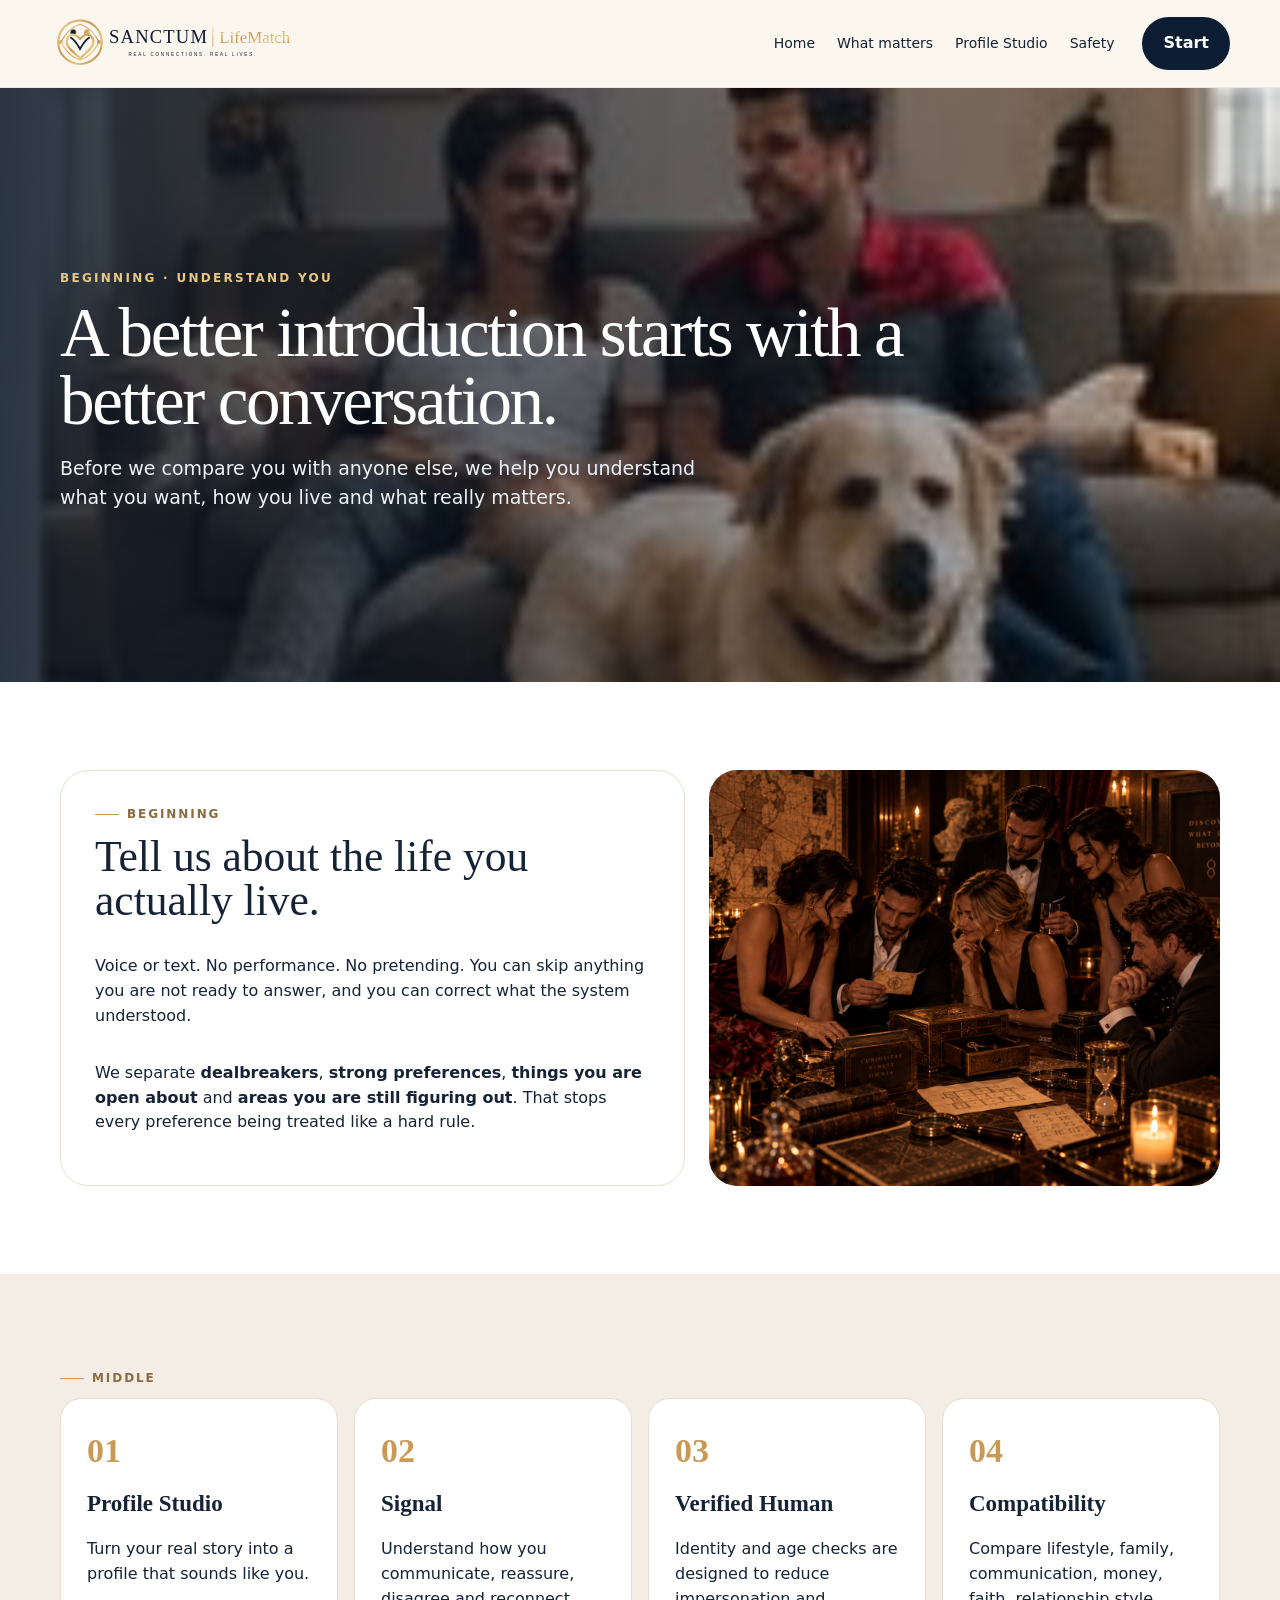
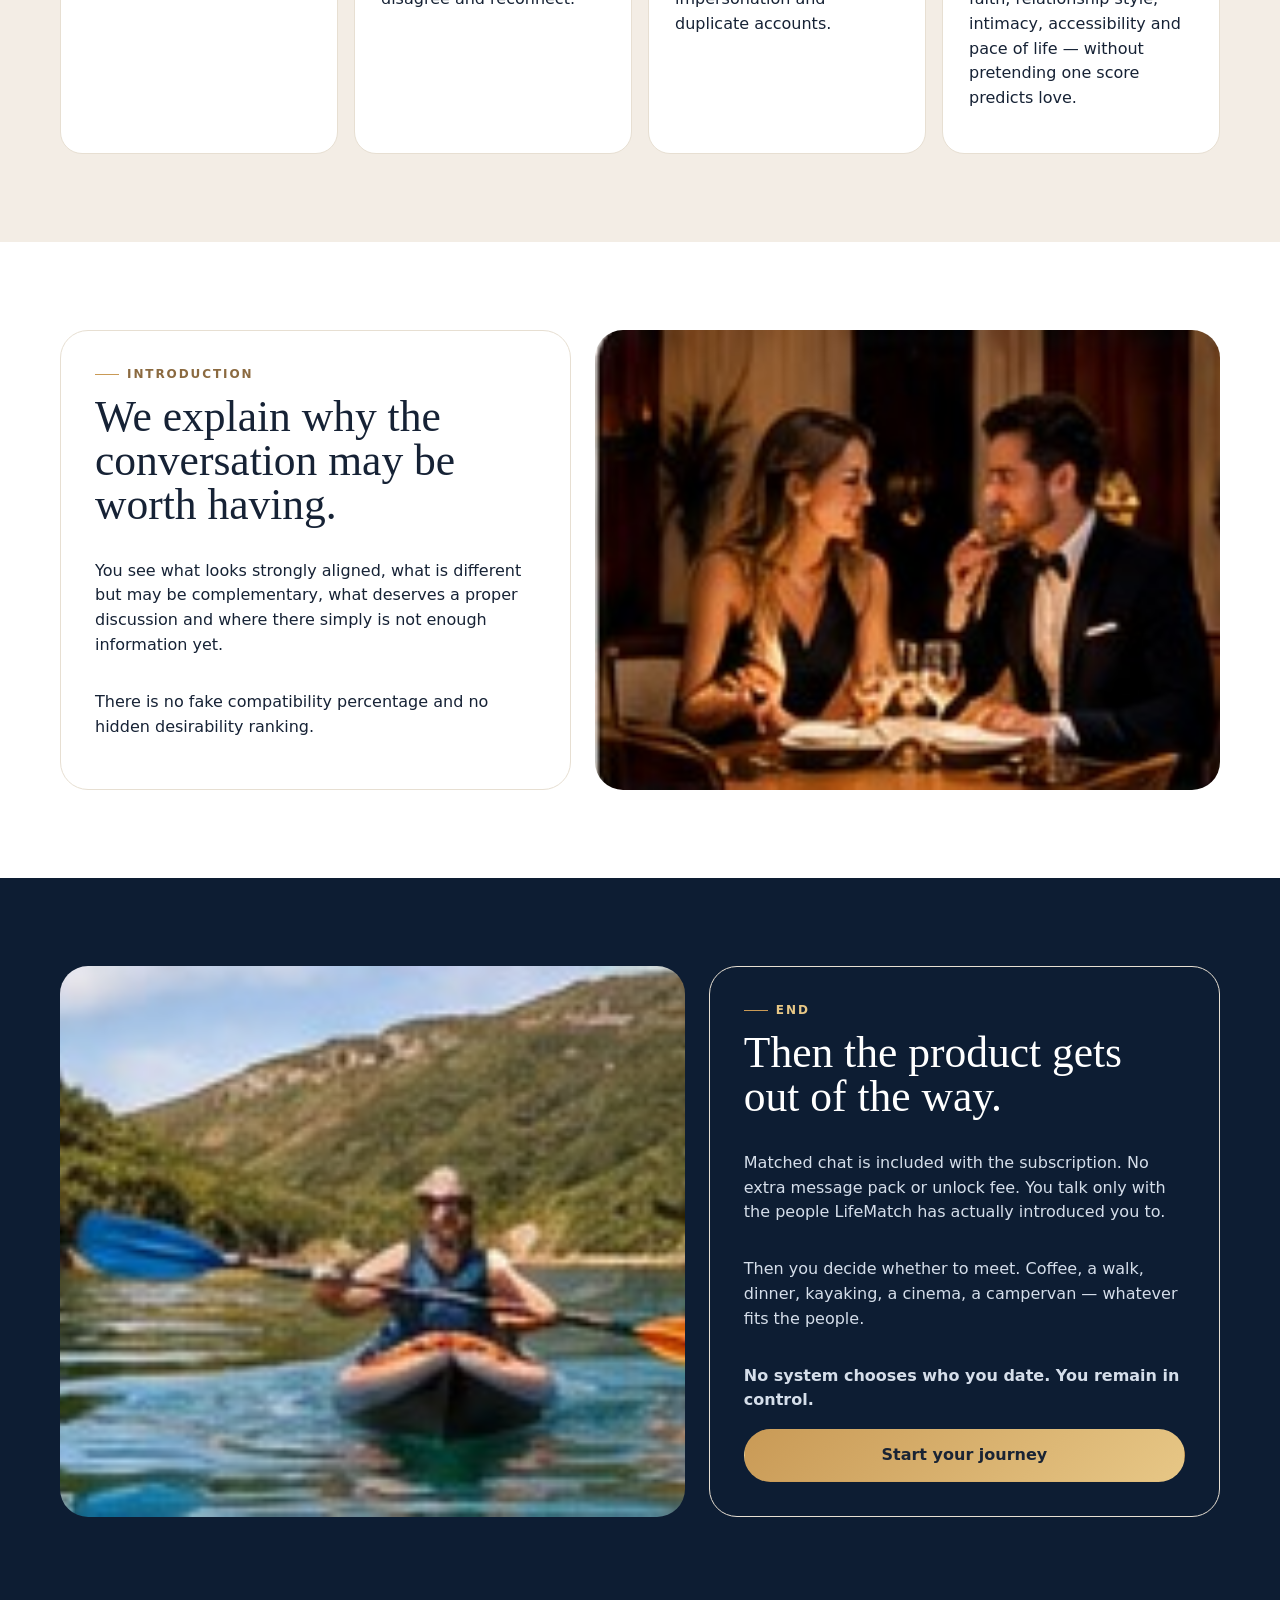
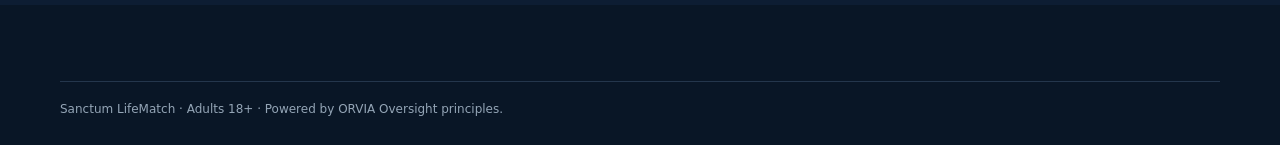
==== commit 671f5d27: "Align How It Works with current LifeMatch brand and full journey" ====
--- a/how-it-works.html
+++ b/how-it-works.html
@@ -1 +1 @@
-<!doctype html><html lang="en-GB"><head><meta charset="utf-8"><meta name="viewport" content="width=device-width,initial-scale=1"><title>How LifeMatch Works | Sanctum</title><meta name="description" content="How Sanctum LifeMatch moves from understanding you to a real-world introduction."><link rel="stylesheet" href="assets/site.css"><link rel="stylesheet" href="assets/lifematch-live.css"></head><body><header class="site-header"><div class="wrap nav"><a class="brand" href="index.html"><img class="brand-mark" src="assets/lifematch-mark.svg" alt="Sanctum LifeMatch"><span><strong class="brand-title">SANCTUM</strong><small class="brand-sub">LifeMatch</small></span></a><nav class="nav-links"><a href="index.html">Home</a><a href="what-matters.html">What matters</a><a href="profile-studio.html">Profile Studio</a><a href="safety.html">Safety</a></nav><div class="nav-actions"><a class="btn btn-primary" href="onboarding.html">Start</a></div></div></header><main><section class="story-hero"><img src="assets/date-home.jpg" alt="A quiet shared moment at home"><div class="wrap"><p class="story-kicker">BEGINNING · UNDERSTAND YOU</p><h1>A better introduction starts with a better conversation.</h1><p class="lead">Before we compare you with anyone else, we help you understand what you want, how you live and what really matters.</p></div></section><section class="section section-white"><div class="wrap story-strip"><div class="story-copy"><span class="chapter">Beginning</span><h2>Tell us about the life you actually live.</h2><p>Voice or text. No performance. No pretending. You can skip anything you are not ready to answer, and you can correct what the system understood.</p></div><div class="story-photo"><img src="assets/curiosity.png" alt="A guided conversation about what matters"></div></div></section><section class="section section-soft"><div class="wrap"><span class="chapter">Middle</span><div class="steps"><article class="step"><b>01</b><h3>Profile Studio</h3><p>Turn your real story into a profile that sounds like you.</p></article><article class="step"><b>02</b><h3>Signal</h3><p>Understand how you communicate, reassure, disagree and reconnect.</p></article><article class="step"><b>03</b><h3>Verified Human</h3><p>Identity and age checks are designed to reduce impersonation and duplicate accounts.</p></article><article class="step"><b>04</b><h3>Compatibility</h3><p>Compare the parts of real life that matter instead of pretending one score predicts love.</p></article></div></div></section><section class="section section-navy"><div class="wrap story-strip"><div class="story-photo"><img src="assets/date-dinner.jpg" alt="Two people meeting over dinner"></div><div class="story-copy dark"><span class="chapter" style="color:#e7c786">End</span><h2>Then we make an introduction worth considering.</h2><p>You see why we think a conversation may be worthwhile, what looks aligned and what deserves a real discussion. Then you decide whether to meet.</p><p><strong>No system chooses who you date. You remain in control.</strong></p><a class="btn btn-gold" href="onboarding.html">Start your journey</a></div></div></section></main><footer class="lifematch-footer"><div class="wrap"><div class="legal">Sanctum LifeMatch · Adults 18+ · Powered by ORVIA Oversight principles.</div></div></footer></body></html>+<!doctype html><html lang="en-GB"><head><meta charset="utf-8"><meta name="viewport" content="width=device-width,initial-scale=1"><title>How LifeMatch Works | Sanctum</title><meta name="description" content="How Sanctum LifeMatch moves from understanding you to a real-world introduction."><link rel="stylesheet" href="assets/site.css"><link rel="stylesheet" href="assets/lifematch-live.css"></head><body><header class="site-header"><div class="wrap nav"><a class="brand" href="index.html"><img class="brand-lockup" src="assets/lifematch-lockup.svg" alt="Sanctum LifeMatch — Real connections. Real lives."></a><nav class="nav-links"><a href="index.html">Home</a><a href="what-matters.html">What matters</a><a href="profile-studio.html">Profile Studio</a><a href="safety.html">Safety</a></nav><div class="nav-actions"><a class="btn btn-primary" href="onboarding.html">Start</a></div></div></header><main><section class="story-hero"><img src="assets/date-home.jpg" alt="A quiet shared moment at home"><div class="wrap"><p class="story-kicker">BEGINNING · UNDERSTAND YOU</p><h1>A better introduction starts with a better conversation.</h1><p class="lead">Before we compare you with anyone else, we help you understand what you want, how you live and what really matters.</p></div></section><section class="section section-white"><div class="wrap story-strip"><div class="story-copy"><span class="chapter">Beginning</span><h2>Tell us about the life you actually live.</h2><p>Voice or text. No performance. No pretending. You can skip anything you are not ready to answer, and you can correct what the system understood.</p><p>We separate <strong>dealbreakers</strong>, <strong>strong preferences</strong>, <strong>things you are open about</strong> and <strong>areas you are still figuring out</strong>. That stops every preference being treated like a hard rule.</p></div><div class="story-photo"><img src="assets/curiosity.png" alt="A guided conversation about what matters"></div></div></section><section class="section section-soft"><div class="wrap"><span class="chapter">Middle</span><div class="steps"><article class="step"><b>01</b><h3>Profile Studio</h3><p>Turn your real story into a profile that sounds like you.</p></article><article class="step"><b>02</b><h3>Signal</h3><p>Understand how you communicate, reassure, disagree and reconnect.</p></article><article class="step"><b>03</b><h3>Verified Human</h3><p>Identity and age checks are designed to reduce impersonation and duplicate accounts.</p></article><article class="step"><b>04</b><h3>Compatibility</h3><p>Compare lifestyle, family, communication, money, faith, relationship style, intimacy, accessibility and pace of life — without pretending one score predicts love.</p></article></div></div></section><section class="section section-white"><div class="wrap story-strip reverse"><div class="story-copy"><span class="chapter">Introduction</span><h2>We explain why the conversation may be worth having.</h2><p>You see what looks strongly aligned, what is different but may be complementary, what deserves a proper discussion and where there simply is not enough information yet.</p><p>There is no fake compatibility percentage and no hidden desirability ranking.</p></div><div class="story-photo"><img src="assets/date-dinner.jpg" alt="Two people meeting over dinner"></div></div></section><section class="section section-navy"><div class="wrap story-strip"><div class="story-photo"><img src="assets/date-kayak.jpg" alt="Two people moving from an introduction into a real-life experience"></div><div class="story-copy dark"><span class="chapter" style="color:#e7c786">End</span><h2>Then the product gets out of the way.</h2><p>Matched chat is included with the subscription. No extra message pack or unlock fee. You talk only with the people LifeMatch has actually introduced you to.</p><p>Then you decide whether to meet. Coffee, a walk, dinner, kayaking, a cinema, a campervan — whatever fits the people.</p><p><strong>No system chooses who you date. You remain in control.</strong></p><a class="btn btn-gold" href="onboarding.html">Start your journey</a></div></div></section></main><footer class="lifematch-footer"><div class="wrap"><div class="legal">Sanctum LifeMatch · Adults 18+ · Powered by ORVIA Oversight principles.</div></div></footer></body></html>
--- a/assets/lifematch-live.css
+++ b/assets/lifematch-live.css
@@ -1 +1 @@
-body{background:#fbf6ee}.story-hero{position:relative;min-height:66vh;display:flex;align-items:end;overflow:hidden;background:#0d1d33}.story-hero img{position:absolute;inset:0;width:100%;height:100%;object-fit:cover;object-position:center}.story-hero:after{content:"";position:absolute;inset:0;background:linear-gradient(90deg,rgba(9,22,38,.86),rgba(9,22,38,.42) 56%,rgba(9,22,38,.08))}.story-hero .wrap{position:relative;z-index:2;padding:90px 0 72px;color:#fff}.story-hero h1{font-family:Georgia,"Times New Roman",serif;font-size:clamp(50px,6vw,88px);line-height:.98;font-weight:500;letter-spacing:-.035em;margin:0;max-width:900px}.story-hero .lead{color:#edf2f7;max-width:680px}.story-kicker{font-size:12px;text-transform:uppercase;letter-spacing:.19em;font-weight:850;color:#e7c786}.story-strip{display:grid;grid-template-columns:1.2fr .8fr;gap:22px;align-items:stretch}.story-strip.reverse{grid-template-columns:.8fr 1.2fr}.story-photo{overflow:hidden;border-radius:28px;min-height:430px;background:#ddd}.story-photo img{width:100%;height:100%;min-height:430px;object-fit:cover;object-position:center}.story-copy{padding:40px;border-radius:28px;background:#fff;border:1px solid var(--line);display:flex;flex-direction:column;justify-content:center}.story-copy.dark{background:#0d1d33;color:#fff}.story-copy.dark p{color:#d5deea}.story-copy h2{font-size:clamp(38px,4vw,58px);margin:0 0 16px}.story-grid-live{display:grid;grid-template-columns:repeat(4,1fr);gap:18px}.story-tile{background:#fff;border:1px solid var(--line);border-radius:24px;overflow:hidden;box-shadow:var(--shadow2)}.story-tile img{width:100%;aspect-ratio:4/3;object-fit:cover;object-position:center}.story-tile .copy{padding:20px}.story-tile h3{margin:0 0 8px;font-size:24px}.story-tile p{margin:0;color:#68717c}.icon-story{width:50px;height:50px;border-radius:16px;display:grid;place-items:center;background:#0d1d33;color:#e7c786;font-size:24px;margin-bottom:14px}.chapter{display:inline-flex;align-items:center;gap:8px;font-size:12px;letter-spacing:.16em;text-transform:uppercase;color:#8b6a40;font-weight:850;margin-bottom:10px}.chapter:before{content:"";width:24px;height:1px;background:#c99a56}.ending-band{padding:88px 0;background:linear-gradient(135deg,#0d1d33,#173153);color:#fff}.ending-band .wrap{display:grid;grid-template-columns:1.2fr .8fr;gap:30px;align-items:center}.ending-band h2{font-size:clamp(40px,4.5vw,62px);margin:0 0 16px}.ending-band p{color:#d5deea;font-size:18px}.lifematch-footer{background:#091626;color:#eef3f7;padding:48px 0 26px}.lifematch-footer .grid{display:grid;grid-template-columns:1.3fr repeat(3,1fr);gap:28px}.lifematch-footer a{display:block;color:#c7d0dc;margin:8px 0;font-size:14px}.lifematch-footer h4{font-family:Georgia,serif;margin:0 0 10px}.lifematch-footer .legal{border-top:1px solid #24364c;margin-top:28px;padding-top:18px;color:#94a5b6;font-size:12px}.live-badge{display:inline-flex;padding:8px 12px;border:1px solid rgba(255,255,255,.2);border-radius:999px;font-size:12px;color:#dbe6ef}.route-card-life img,.date-card img,.story-card img,.content-card img{object-fit:cover!important;object-position:center!important}.high-vis-image{width:100%;aspect-ratio:16/9;object-fit:cover;object-position:center;border-radius:28px;box-shadow:var(--shadow)}@media(max-width:980px){.story-strip,.story-strip.reverse,.ending-band .wrap{grid-template-columns:1fr}.story-grid-live{grid-template-columns:1fr 1fr}.story-hero{min-height:560px}.story-hero:after{background:linear-gradient(rgba(9,22,38,.55),rgba(9,22,38,.78))}}@media(max-width:600px){.story-grid-live{grid-template-columns:1fr}.story-hero{min-height:520px}.story-hero .wrap{padding:72px 0 54px}.story-photo,.story-photo img{min-height:300px}.story-copy{padding:28px}}+body{background:#fbf6ee}.story-hero{position:relative;min-height:66vh;display:flex;align-items:end;overflow:hidden;background:#0d1d33}.story-hero img{position:absolute;inset:0;width:100%;height:100%;object-fit:cover;object-position:center}.story-hero:after{content:"";position:absolute;inset:0;background:linear-gradient(90deg,rgba(9,22,38,.86),rgba(9,22,38,.42) 56%,rgba(9,22,38,.08))}.story-hero .wrap{position:relative;z-index:2;padding:90px 0 72px;color:#fff}.story-hero h1{font-family:Georgia,"Times New Roman",serif;font-size:clamp(48px,5.4vw,82px);line-height:.98;font-weight:500;letter-spacing:-.035em;margin:0;max-width:860px}.story-hero .lead{color:#edf2f7;max-width:680px}.story-kicker{font-size:12px;text-transform:uppercase;letter-spacing:.19em;font-weight:850;color:#e7c786}.story-strip{display:grid;grid-template-columns:minmax(0,1.1fr) minmax(360px,.9fr);gap:24px;align-items:stretch}.story-strip.reverse{grid-template-columns:minmax(360px,.9fr) minmax(0,1.1fr)}.story-photo{overflow:hidden;border-radius:28px;min-height:400px;background:#ddd}.story-photo img{width:100%;height:100%;min-height:400px;object-fit:cover;object-position:center}.story-copy{padding:34px;border-radius:28px;background:#fff;border:1px solid var(--line);display:flex;flex-direction:column;justify-content:center;min-width:0}.story-copy.dark{background:#0d1d33;color:#fff}.story-copy.dark p{color:#d5deea}.story-copy h2{font-size:clamp(36px,3.4vw,54px);line-height:1.02;margin:0 0 16px}.story-grid-live{display:grid;grid-template-columns:repeat(4,minmax(0,1fr));gap:18px}.story-tile{background:#fff;border:1px solid var(--line);border-radius:24px;overflow:hidden;box-shadow:var(--shadow2);min-width:0}.story-tile img{width:100%;aspect-ratio:4/3;object-fit:cover;object-position:center}.story-tile .copy{padding:20px}.story-tile h3{margin:0 0 8px;font-size:24px}.story-tile p{margin:0;color:#68717c}.icon-story{width:50px;height:50px;border-radius:16px;display:grid;place-items:center;background:#0d1d33;color:#e7c786;font-size:24px;margin-bottom:14px}.chapter{display:inline-flex;align-items:center;gap:8px;font-size:12px;letter-spacing:.16em;text-transform:uppercase;color:#8b6a40;font-weight:850;margin-bottom:10px}.chapter:before{content:"";width:24px;height:1px;background:#c99a56}.ending-band{padding:78px 0;background:linear-gradient(135deg,#0d1d33,#173153);color:#fff}.ending-band .wrap{display:grid;grid-template-columns:1.2fr .8fr;gap:30px;align-items:center}.ending-band h2{font-size:clamp(38px,4vw,58px);margin:0 0 16px}.ending-band p{color:#d5deea;font-size:18px}.lifematch-footer{background:#091626;color:#eef3f7;padding:48px 0 26px}.lifematch-footer .grid{display:grid;grid-template-columns:1.3fr repeat(3,1fr);gap:28px}.lifematch-footer a{display:block;color:#c7d0dc;margin:8px 0;font-size:14px}.lifematch-footer h4{font-family:Georgia,serif;margin:0 0 10px}.lifematch-footer .legal{border-top:1px solid #24364c;margin-top:28px;padding-top:18px;color:#94a5b6;font-size:12px}.route-card-life img,.date-card img,.story-card img,.content-card img{object-fit:cover!important;object-position:center!important}.high-vis-image{width:100%;aspect-ratio:16/9;object-fit:cover;object-position:center;border-radius:28px;box-shadow:var(--shadow)}.brand-lockup{width:300px;height:auto;display:block}.site-header .brand{min-width:300px}.chat-showcase{display:grid;grid-template-columns:minmax(0,.92fr) minmax(420px,1.08fr);gap:28px;align-items:center}.chat-device{background:#0d1d33;border-radius:32px;padding:14px;box-shadow:0 28px 70px rgba(13,29,51,.22);max-width:650px;width:100%;justify-self:end}.chat-screen{background:#fbf6ee;border-radius:20px;overflow:hidden;border:1px solid rgba(231,199,134,.45)}.chat-top{background:#fffdfa;padding:14px 16px;border-bottom:1px solid #eadfce;display:flex;align-items:center;gap:12px}.chat-top img{width:160px;height:auto;max-width:48%}.chat-filter{margin-left:auto;display:flex;gap:6px}.chat-filter span{font-size:11px;padding:7px 10px;border-radius:999px;background:#f0e7da;color:#6e593f}.chat-filter .active{background:#0d1d33;color:#fff}.chat-list{padding:14px;display:grid;gap:10px}.chat-match{background:#fff;border:1px solid #e7dfd2;border-radius:16px;padding:12px;display:grid;grid-template-columns:46px 1fr auto;gap:10px;align-items:center}.chat-avatar{width:46px;height:46px;border-radius:50%;background:linear-gradient(145deg,#173153,#0d1d33);color:#e7c786;display:grid;place-items:center;font-family:Georgia,serif;font-size:19px}.chat-match strong{display:block;color:#0d1d33}.chat-match small{color:#77808b;display:block;line-height:1.35}.chat-status{font-size:10px;color:#8b6a40}.chat-convo{padding:16px;background:linear-gradient(#fffdfa,#fbf6ee);display:grid;gap:9px}.bubble{max-width:76%;padding:10px 13px;border-radius:15px;font-size:13px;line-height:1.4}.bubble.them{background:#fff;border:1px solid #e7dfd2}.bubble.me{margin-left:auto;background:#0d1d33;color:#fff}.chat-note{padding:11px 14px;background:#f3ede5;font-size:11px;color:#68717c;text-align:center}.section .wrap,.story-hero .wrap,.ending-band .wrap,.lifematch-footer .wrap{width:min(1160px,calc(100% - 40px));margin-inline:auto}.story-grid-live img{max-height:250px}.match-example,.recognition-grid,.pricing-grid{min-width:0}.match-example>*{min-width:0}@media(max-width:1100px){.site-header .brand{min-width:235px}.brand-lockup{width:235px}.chat-showcase{grid-template-columns:1fr}.chat-device{justify-self:center;max-width:720px}.story-grid-live{grid-template-columns:repeat(2,minmax(0,1fr))}}@media(max-width:980px){.story-strip,.story-strip.reverse,.ending-band .wrap{grid-template-columns:1fr}.story-grid-live{grid-template-columns:1fr 1fr}.story-hero{min-height:560px}.story-hero:after{background:linear-gradient(rgba(9,22,38,.55),rgba(9,22,38,.78))}.site-header .brand{min-width:0}.brand-lockup{width:220px}.chat-device{max-width:100%}.story-copy{padding:30px}}@media(max-width:700px){.section .wrap,.story-hero .wrap,.ending-band .wrap,.lifematch-footer .wrap{width:min(100% - 22px,1160px)}.chat-device{padding:9px;border-radius:22px}.chat-screen{border-radius:15px}.chat-top{align-items:flex-start;flex-wrap:wrap}.chat-top img{width:180px;max-width:72%}.chat-filter{width:100%;margin-left:0}.chat-match{grid-template-columns:42px 1fr}.chat-status{grid-column:2}.bubble{max-width:92%}.brand-lockup{width:195px}}@media(max-width:600px){.story-grid-live{grid-template-columns:1fr}.story-hero{min-height:520px}.story-hero .wrap{padding:68px 0 52px}.story-photo,.story-photo img{min-height:290px}.story-copy{padding:26px}.story-grid-live img{max-height:none}}
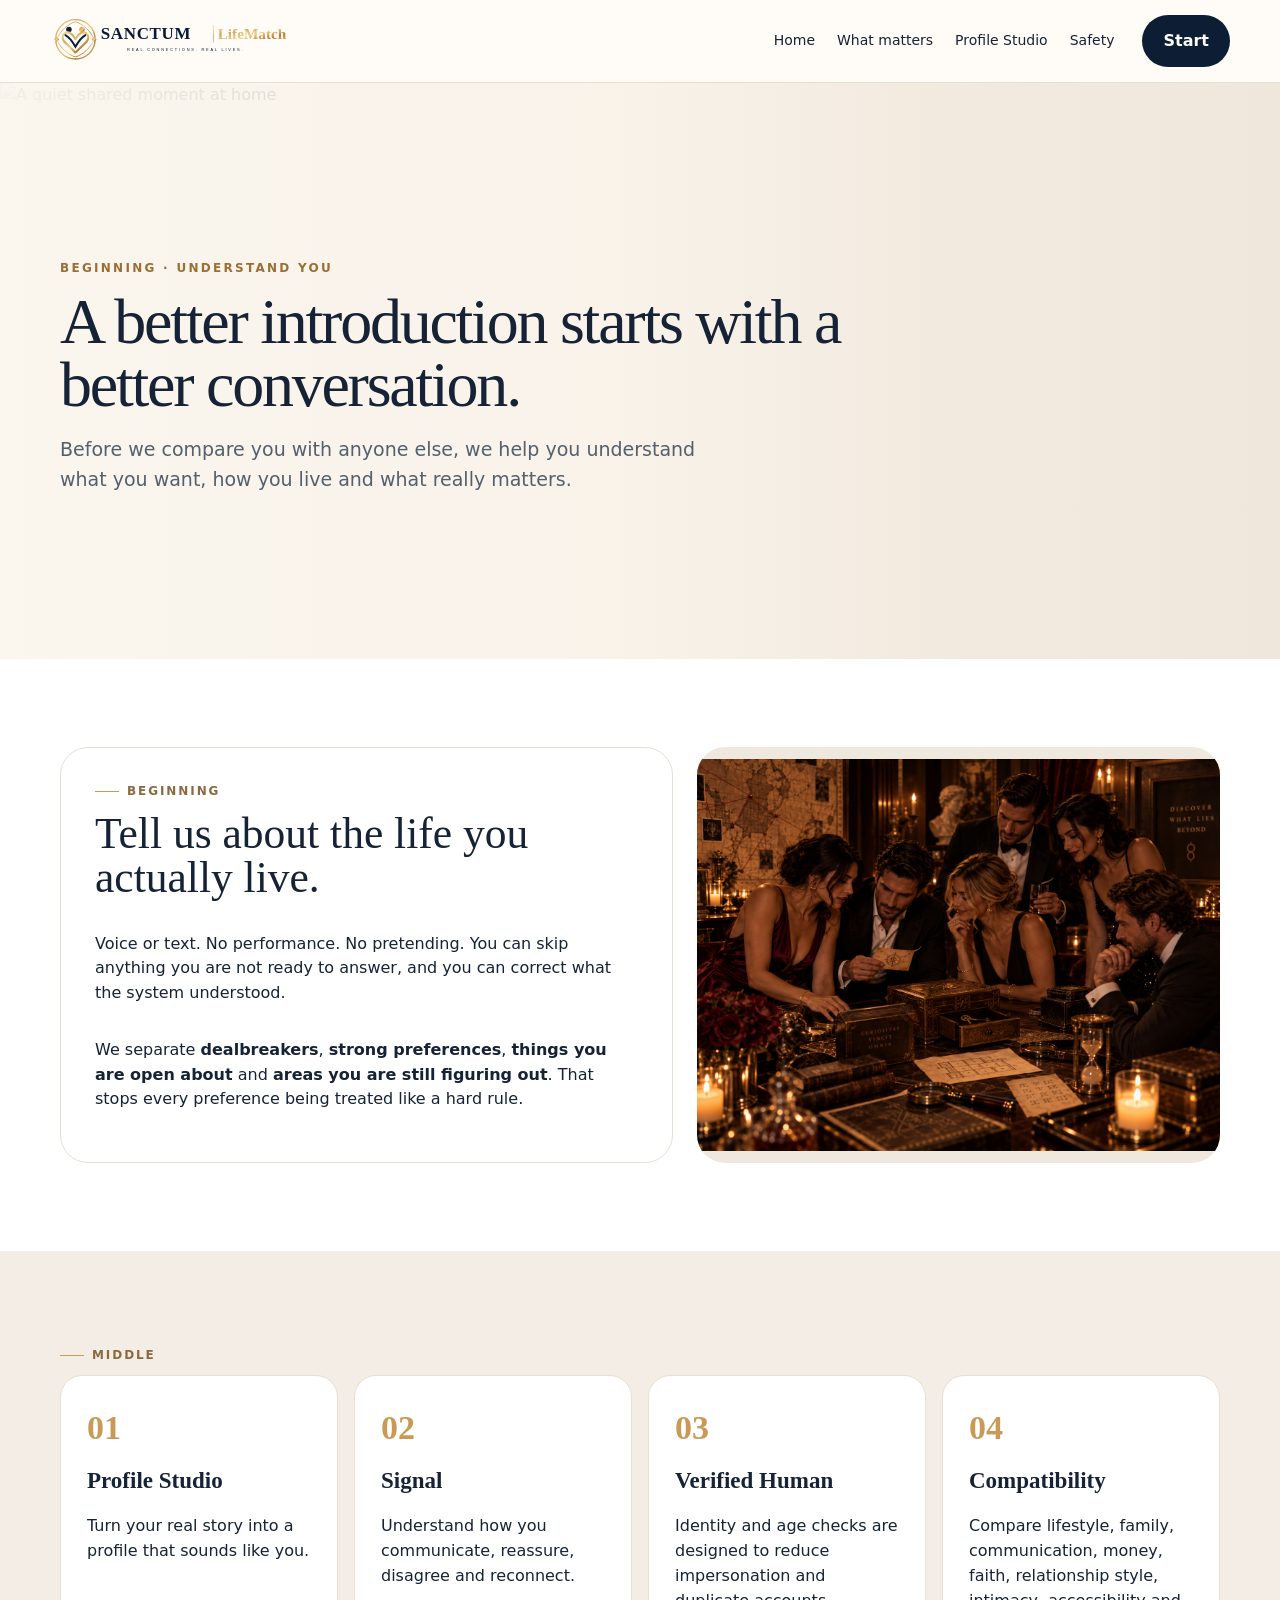
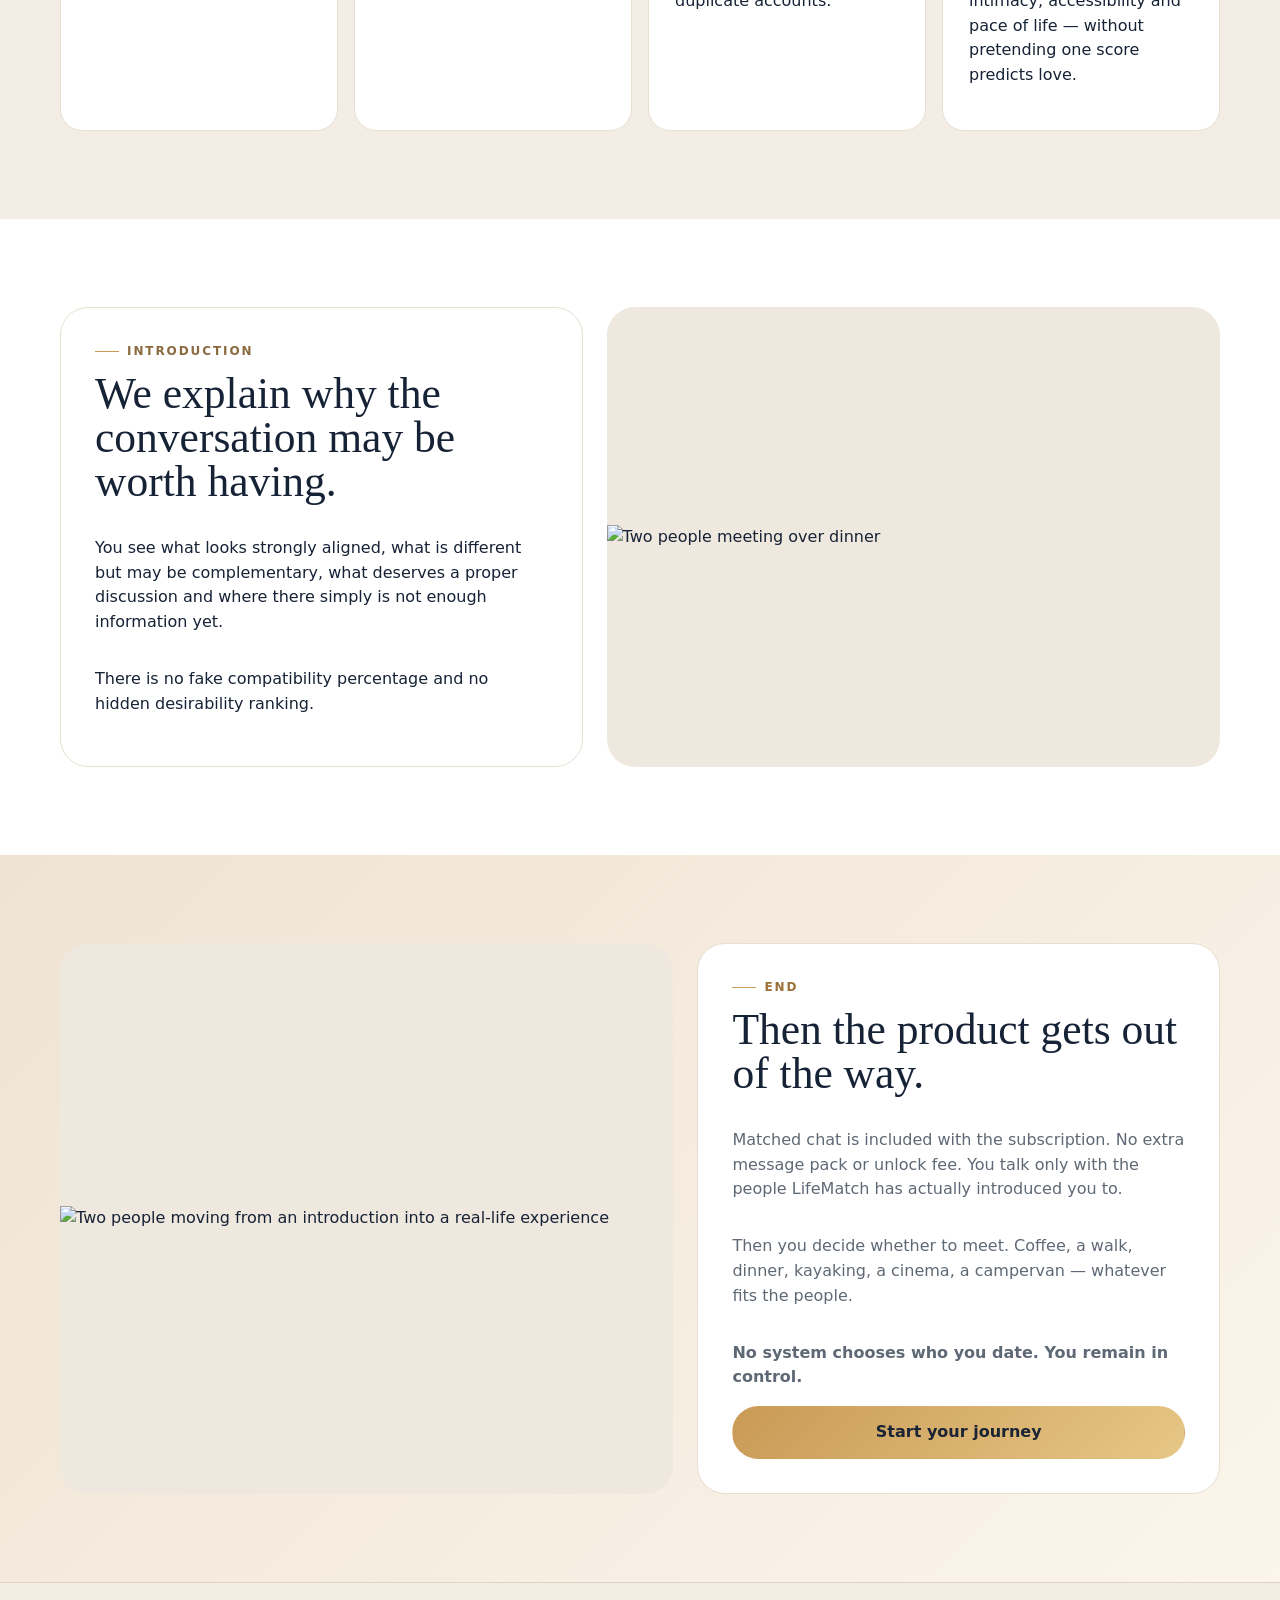
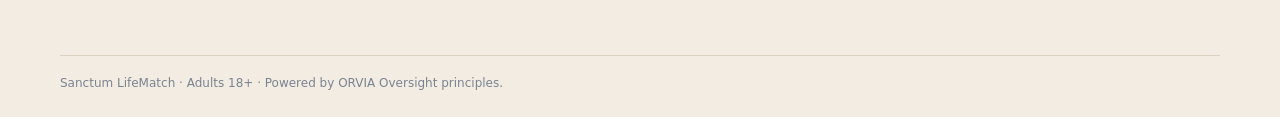
==== commit 7c13b28b: "Use canonical high-resolution LifeMatch imagery on How It Works" ====
--- a/how-it-works.html
+++ b/how-it-works.html
@@ -1 +1 @@
-<!doctype html><html lang="en-GB"><head><meta charset="utf-8"><meta name="viewport" content="width=device-width,initial-scale=1"><title>How LifeMatch Works | Sanctum</title><meta name="description" content="How Sanctum LifeMatch moves from understanding you to a real-world introduction."><link rel="stylesheet" href="assets/site.css"><link rel="stylesheet" href="assets/lifematch-live.css"></head><body><header class="site-header"><div class="wrap nav"><a class="brand" href="index.html"><img class="brand-lockup" src="assets/lifematch-lockup.svg" alt="Sanctum LifeMatch — Real connections. Real lives."></a><nav class="nav-links"><a href="index.html">Home</a><a href="what-matters.html">What matters</a><a href="profile-studio.html">Profile Studio</a><a href="safety.html">Safety</a></nav><div class="nav-actions"><a class="btn btn-primary" href="onboarding.html">Start</a></div></div></header><main><section class="story-hero"><img src="assets/date-home.jpg" alt="A quiet shared moment at home"><div class="wrap"><p class="story-kicker">BEGINNING · UNDERSTAND YOU</p><h1>A better introduction starts with a better conversation.</h1><p class="lead">Before we compare you with anyone else, we help you understand what you want, how you live and what really matters.</p></div></section><section class="section section-white"><div class="wrap story-strip"><div class="story-copy"><span class="chapter">Beginning</span><h2>Tell us about the life you actually live.</h2><p>Voice or text. No performance. No pretending. You can skip anything you are not ready to answer, and you can correct what the system understood.</p><p>We separate <strong>dealbreakers</strong>, <strong>strong preferences</strong>, <strong>things you are open about</strong> and <strong>areas you are still figuring out</strong>. That stops every preference being treated like a hard rule.</p></div><div class="story-photo"><img src="assets/curiosity.png" alt="A guided conversation about what matters"></div></div></section><section class="section section-soft"><div class="wrap"><span class="chapter">Middle</span><div class="steps"><article class="step"><b>01</b><h3>Profile Studio</h3><p>Turn your real story into a profile that sounds like you.</p></article><article class="step"><b>02</b><h3>Signal</h3><p>Understand how you communicate, reassure, disagree and reconnect.</p></article><article class="step"><b>03</b><h3>Verified Human</h3><p>Identity and age checks are designed to reduce impersonation and duplicate accounts.</p></article><article class="step"><b>04</b><h3>Compatibility</h3><p>Compare lifestyle, family, communication, money, faith, relationship style, intimacy, accessibility and pace of life — without pretending one score predicts love.</p></article></div></div></section><section class="section section-white"><div class="wrap story-strip reverse"><div class="story-copy"><span class="chapter">Introduction</span><h2>We explain why the conversation may be worth having.</h2><p>You see what looks strongly aligned, what is different but may be complementary, what deserves a proper discussion and where there simply is not enough information yet.</p><p>There is no fake compatibility percentage and no hidden desirability ranking.</p></div><div class="story-photo"><img src="assets/date-dinner.jpg" alt="Two people meeting over dinner"></div></div></section><section class="section section-navy"><div class="wrap story-strip"><div class="story-photo"><img src="assets/date-kayak.jpg" alt="Two people moving from an introduction into a real-life experience"></div><div class="story-copy dark"><span class="chapter" style="color:#e7c786">End</span><h2>Then the product gets out of the way.</h2><p>Matched chat is included with the subscription. No extra message pack or unlock fee. You talk only with the people LifeMatch has actually introduced you to.</p><p>Then you decide whether to meet. Coffee, a walk, dinner, kayaking, a cinema, a campervan — whatever fits the people.</p><p><strong>No system chooses who you date. You remain in control.</strong></p><a class="btn btn-gold" href="onboarding.html">Start your journey</a></div></div></section></main><footer class="lifematch-footer"><div class="wrap"><div class="legal">Sanctum LifeMatch · Adults 18+ · Powered by ORVIA Oversight principles.</div></div></footer></body></html>+<!doctype html><html lang="en-GB"><head><meta charset="utf-8"><meta name="viewport" content="width=device-width,initial-scale=1"><title>How LifeMatch Works | Sanctum</title><meta name="description" content="How Sanctum LifeMatch moves from understanding you to a real-world introduction."><link rel="stylesheet" href="assets/site.css"><link rel="stylesheet" href="assets/lifematch-live.css"></head><body><header class="site-header"><div class="wrap nav"><a class="brand" href="index.html"><img class="brand-lockup" src="assets/lifematch-lockup.svg" alt="Sanctum LifeMatch — Real connections. Real lives."></a><nav class="nav-links"><a href="index.html">Home</a><a href="what-matters.html">What matters</a><a href="profile-studio.html">Profile Studio</a><a href="safety.html">Safety</a></nav><div class="nav-actions"><a class="btn btn-primary" href="onboarding.html">Start</a></div></div></header><main><section class="story-hero"><img src="assets/lifematch/home-dog.png" alt="A quiet shared moment at home"><div class="wrap"><p class="story-kicker">BEGINNING · UNDERSTAND YOU</p><h1>A better introduction starts with a better conversation.</h1><p class="lead">Before we compare you with anyone else, we help you understand what you want, how you live and what really matters.</p></div></section><section class="section section-white"><div class="wrap story-strip"><div class="story-copy"><span class="chapter">Beginning</span><h2>Tell us about the life you actually live.</h2><p>Voice or text. No performance. No pretending. You can skip anything you are not ready to answer, and you can correct what the system understood.</p><p>We separate <strong>dealbreakers</strong>, <strong>strong preferences</strong>, <strong>things you are open about</strong> and <strong>areas you are still figuring out</strong>. That stops every preference being treated like a hard rule.</p></div><div class="story-photo"><img src="assets/curiosity.png" alt="A guided conversation about what matters"></div></div></section><section class="section section-soft"><div class="wrap"><span class="chapter">Middle</span><div class="steps"><article class="step"><b>01</b><h3>Profile Studio</h3><p>Turn your real story into a profile that sounds like you.</p></article><article class="step"><b>02</b><h3>Signal</h3><p>Understand how you communicate, reassure, disagree and reconnect.</p></article><article class="step"><b>03</b><h3>Verified Human</h3><p>Identity and age checks are designed to reduce impersonation and duplicate accounts.</p></article><article class="step"><b>04</b><h3>Compatibility</h3><p>Compare lifestyle, family, communication, money, faith, relationship style, intimacy, accessibility and pace of life — without pretending one score predicts love.</p></article></div></div></section><section class="section section-white"><div class="wrap story-strip reverse"><div class="story-copy"><span class="chapter">Introduction</span><h2>We explain why the conversation may be worth having.</h2><p>You see what looks strongly aligned, what is different but may be complementary, what deserves a proper discussion and where there simply is not enough information yet.</p><p>There is no fake compatibility percentage and no hidden desirability ranking.</p></div><div class="story-photo"><img src="assets/lifematch/restaurant-date.png" alt="Two people meeting over dinner"></div></div></section><section class="section section-navy"><div class="wrap story-strip"><div class="story-photo"><img src="assets/lifematch/kayak-lake.png" alt="Two people moving from an introduction into a real-life experience"></div><div class="story-copy dark"><span class="chapter" style="color:#9a6f35">End</span><h2>Then the product gets out of the way.</h2><p>Matched chat is included with the subscription. No extra message pack or unlock fee. You talk only with the people LifeMatch has actually introduced you to.</p><p>Then you decide whether to meet. Coffee, a walk, dinner, kayaking, a cinema, a campervan — whatever fits the people.</p><p><strong>No system chooses who you date. You remain in control.</strong></p><a class="btn btn-gold" href="onboarding.html">Start your journey</a></div></div></section></main><footer class="lifematch-footer"><div class="wrap"><div class="legal">Sanctum LifeMatch · Adults 18+ · Powered by ORVIA Oversight principles.</div></div></footer></body></html>
--- a/assets/lifematch-live.css
+++ b/assets/lifematch-live.css
@@ -1 +1,16 @@
-body{background:#fbf6ee}.story-hero{position:relative;min-height:66vh;display:flex;align-items:end;overflow:hidden;background:#0d1d33}.story-hero img{position:absolute;inset:0;width:100%;height:100%;object-fit:cover;object-position:center}.story-hero:after{content:"";position:absolute;inset:0;background:linear-gradient(90deg,rgba(9,22,38,.86),rgba(9,22,38,.42) 56%,rgba(9,22,38,.08))}.story-hero .wrap{position:relative;z-index:2;padding:90px 0 72px;color:#fff}.story-hero h1{font-family:Georgia,"Times New Roman",serif;font-size:clamp(48px,5.4vw,82px);line-height:.98;font-weight:500;letter-spacing:-.035em;margin:0;max-width:860px}.story-hero .lead{color:#edf2f7;max-width:680px}.story-kicker{font-size:12px;text-transform:uppercase;letter-spacing:.19em;font-weight:850;color:#e7c786}.story-strip{display:grid;grid-template-columns:minmax(0,1.1fr) minmax(360px,.9fr);gap:24px;align-items:stretch}.story-strip.reverse{grid-template-columns:minmax(360px,.9fr) minmax(0,1.1fr)}.story-photo{overflow:hidden;border-radius:28px;min-height:400px;background:#ddd}.story-photo img{width:100%;height:100%;min-height:400px;object-fit:cover;object-position:center}.story-copy{padding:34px;border-radius:28px;background:#fff;border:1px solid var(--line);display:flex;flex-direction:column;justify-content:center;min-width:0}.story-copy.dark{background:#0d1d33;color:#fff}.story-copy.dark p{color:#d5deea}.story-copy h2{font-size:clamp(36px,3.4vw,54px);line-height:1.02;margin:0 0 16px}.story-grid-live{display:grid;grid-template-columns:repeat(4,minmax(0,1fr));gap:18px}.story-tile{background:#fff;border:1px solid var(--line);border-radius:24px;overflow:hidden;box-shadow:var(--shadow2);min-width:0}.story-tile img{width:100%;aspect-ratio:4/3;object-fit:cover;object-position:center}.story-tile .copy{padding:20px}.story-tile h3{margin:0 0 8px;font-size:24px}.story-tile p{margin:0;color:#68717c}.icon-story{width:50px;height:50px;border-radius:16px;display:grid;place-items:center;background:#0d1d33;color:#e7c786;font-size:24px;margin-bottom:14px}.chapter{display:inline-flex;align-items:center;gap:8px;font-size:12px;letter-spacing:.16em;text-transform:uppercase;color:#8b6a40;font-weight:850;margin-bottom:10px}.chapter:before{content:"";width:24px;height:1px;background:#c99a56}.ending-band{padding:78px 0;background:linear-gradient(135deg,#0d1d33,#173153);color:#fff}.ending-band .wrap{display:grid;grid-template-columns:1.2fr .8fr;gap:30px;align-items:center}.ending-band h2{font-size:clamp(38px,4vw,58px);margin:0 0 16px}.ending-band p{color:#d5deea;font-size:18px}.lifematch-footer{background:#091626;color:#eef3f7;padding:48px 0 26px}.lifematch-footer .grid{display:grid;grid-template-columns:1.3fr repeat(3,1fr);gap:28px}.lifematch-footer a{display:block;color:#c7d0dc;margin:8px 0;font-size:14px}.lifematch-footer h4{font-family:Georgia,serif;margin:0 0 10px}.lifematch-footer .legal{border-top:1px solid #24364c;margin-top:28px;padding-top:18px;color:#94a5b6;font-size:12px}.route-card-life img,.date-card img,.story-card img,.content-card img{object-fit:cover!important;object-position:center!important}.high-vis-image{width:100%;aspect-ratio:16/9;object-fit:cover;object-position:center;border-radius:28px;box-shadow:var(--shadow)}.brand-lockup{width:300px;height:auto;display:block}.site-header .brand{min-width:300px}.chat-showcase{display:grid;grid-template-columns:minmax(0,.92fr) minmax(420px,1.08fr);gap:28px;align-items:center}.chat-device{background:#0d1d33;border-radius:32px;padding:14px;box-shadow:0 28px 70px rgba(13,29,51,.22);max-width:650px;width:100%;justify-self:end}.chat-screen{background:#fbf6ee;border-radius:20px;overflow:hidden;border:1px solid rgba(231,199,134,.45)}.chat-top{background:#fffdfa;padding:14px 16px;border-bottom:1px solid #eadfce;display:flex;align-items:center;gap:12px}.chat-top img{width:160px;height:auto;max-width:48%}.chat-filter{margin-left:auto;display:flex;gap:6px}.chat-filter span{font-size:11px;padding:7px 10px;border-radius:999px;background:#f0e7da;color:#6e593f}.chat-filter .active{background:#0d1d33;color:#fff}.chat-list{padding:14px;display:grid;gap:10px}.chat-match{background:#fff;border:1px solid #e7dfd2;border-radius:16px;padding:12px;display:grid;grid-template-columns:46px 1fr auto;gap:10px;align-items:center}.chat-avatar{width:46px;height:46px;border-radius:50%;background:linear-gradient(145deg,#173153,#0d1d33);color:#e7c786;display:grid;place-items:center;font-family:Georgia,serif;font-size:19px}.chat-match strong{display:block;color:#0d1d33}.chat-match small{color:#77808b;display:block;line-height:1.35}.chat-status{font-size:10px;color:#8b6a40}.chat-convo{padding:16px;background:linear-gradient(#fffdfa,#fbf6ee);display:grid;gap:9px}.bubble{max-width:76%;padding:10px 13px;border-radius:15px;font-size:13px;line-height:1.4}.bubble.them{background:#fff;border:1px solid #e7dfd2}.bubble.me{margin-left:auto;background:#0d1d33;color:#fff}.chat-note{padding:11px 14px;background:#f3ede5;font-size:11px;color:#68717c;text-align:center}.section .wrap,.story-hero .wrap,.ending-band .wrap,.lifematch-footer .wrap{width:min(1160px,calc(100% - 40px));margin-inline:auto}.story-grid-live img{max-height:250px}.match-example,.recognition-grid,.pricing-grid{min-width:0}.match-example>*{min-width:0}@media(max-width:1100px){.site-header .brand{min-width:235px}.brand-lockup{width:235px}.chat-showcase{grid-template-columns:1fr}.chat-device{justify-self:center;max-width:720px}.story-grid-live{grid-template-columns:repeat(2,minmax(0,1fr))}}@media(max-width:980px){.story-strip,.story-strip.reverse,.ending-band .wrap{grid-template-columns:1fr}.story-grid-live{grid-template-columns:1fr 1fr}.story-hero{min-height:560px}.story-hero:after{background:linear-gradient(rgba(9,22,38,.55),rgba(9,22,38,.78))}.site-header .brand{min-width:0}.brand-lockup{width:220px}.chat-device{max-width:100%}.story-copy{padding:30px}}@media(max-width:700px){.section .wrap,.story-hero .wrap,.ending-band .wrap,.lifematch-footer .wrap{width:min(100% - 22px,1160px)}.chat-device{padding:9px;border-radius:22px}.chat-screen{border-radius:15px}.chat-top{align-items:flex-start;flex-wrap:wrap}.chat-top img{width:180px;max-width:72%}.chat-filter{width:100%;margin-left:0}.chat-match{grid-template-columns:42px 1fr}.chat-status{grid-column:2}.bubble{max-width:92%}.brand-lockup{width:195px}}@media(max-width:600px){.story-grid-live{grid-template-columns:1fr}.story-hero{min-height:520px}.story-hero .wrap{padding:68px 0 52px}.story-photo,.story-photo img{min-height:290px}.story-copy{padding:26px}.story-grid-live img{max-height:none}}+body{background:#fbf6ee;color:#162235}.story-hero{position:relative;min-height:64vh;display:flex;align-items:end;overflow:hidden;background:#efe6da}.story-hero img{position:absolute;inset:0;width:100%;height:100%;object-fit:cover;object-position:center}.story-hero:after{content:"";position:absolute;inset:0;background:linear-gradient(90deg,rgba(251,246,238,.96),rgba(251,246,238,.80) 47%,rgba(251,246,238,.28) 72%,rgba(251,246,238,.08))}.story-hero .wrap{position:relative;z-index:2;padding:86px 0 68px;color:#162235}.story-hero h1{font-family:Georgia,"Times New Roman",serif;font-size:clamp(46px,5vw,78px);line-height:.99;font-weight:500;letter-spacing:-.035em;margin:0;max-width:850px}.story-hero .lead{color:#53606d;max-width:680px}.story-kicker{font-size:12px;text-transform:uppercase;letter-spacing:.19em;font-weight:850;color:#9a6f35}.story-strip{display:grid;grid-template-columns:minmax(0,1.08fr) minmax(340px,.92fr);gap:24px;align-items:stretch}.story-strip.reverse{grid-template-columns:minmax(340px,.92fr) minmax(0,1.08fr)}.story-photo{overflow:hidden;border-radius:28px;background:#efe8de;display:flex;align-items:center;justify-content:center}.story-photo img{display:block;width:100%;height:auto;min-height:0;object-fit:contain;object-position:center}.story-copy{padding:34px;border-radius:28px;background:#fff;border:1px solid var(--line);display:flex;flex-direction:column;justify-content:center;min-width:0}.story-copy.dark{background:#fff;color:#162235}.story-copy.dark p{color:#5f6975}.story-copy h2{font-size:clamp(36px,3.4vw,54px);line-height:1.02;margin:0 0 16px}.story-grid-live{display:grid;grid-template-columns:repeat(4,minmax(0,1fr));gap:18px}.story-tile{background:#fff;border:1px solid var(--line);border-radius:24px;overflow:hidden;box-shadow:var(--shadow2);min-width:0}.story-tile img{display:block;width:100%;height:auto;aspect-ratio:auto!important;object-fit:contain!important;object-position:center!important;background:#efe8de}.story-tile .copy{padding:20px}.story-tile h3{margin:0 0 8px;font-size:24px}.story-tile p{margin:0;color:#68717c}.icon-story{width:50px;height:50px;border-radius:16px;display:grid;place-items:center;background:#f3eadf;color:#9b6e34;font-size:24px;margin-bottom:14px}.chapter{display:inline-flex;align-items:center;gap:8px;font-size:12px;letter-spacing:.16em;text-transform:uppercase;color:#8b6a40;font-weight:850;margin-bottom:10px}.chapter:before{content:"";width:24px;height:1px;background:#c99a56}.section-navy{background:#eee4d7!important;color:#162235!important}.section-navy .section-lead{color:#5c6672!important}.quote-panel{background:#fff!important;color:#162235!important;border:1px solid var(--line)!important}.quote-panel p{color:#162235!important}.ending-band{padding:76px 0;background:linear-gradient(135deg,#eadcc9,#f8f0e5);color:#162235;border-top:1px solid #dfd1bf}.ending-band .wrap{display:grid;grid-template-columns:1.2fr .8fr;gap:30px;align-items:center}.ending-band h2{font-size:clamp(38px,4vw,58px);margin:0 0 16px}.ending-band p{color:#5f6975;font-size:18px}.lifematch-footer{background:#f3ece3;color:#162235;padding:44px 0 24px;border-top:1px solid #dfd4c5}.lifematch-footer .grid{display:grid;grid-template-columns:1.3fr repeat(3,1fr);gap:28px}.lifematch-footer a{display:block;color:#4f5d6b;margin:8px 0;font-size:14px}.lifematch-footer h4{font-family:Georgia,serif;margin:0 0 10px;color:#162235}.lifematch-footer .legal{border-top:1px solid #ddd1c2;margin-top:28px;padding-top:18px;color:#7a8490;font-size:12px}.route-card-life img,.date-card img,.story-card img,.content-card img{height:auto!important;object-fit:contain!important;object-position:center!important}.high-vis-image{width:100%;height:auto;object-fit:contain;object-position:center;border-radius:28px;box-shadow:var(--shadow)}.brand-lockup,.brand-mark,.brand span{display:none!important}.brand{min-width:280px!important}.brand:before{content:"SANCTUM";font-family:Georgia,"Times New Roman",serif;font-size:24px;letter-spacing:.18em;color:#0d1d33}.brand:after{content:"LifeMatch";font-family:Georgia,"Times New Roman",serif;font-size:22px;color:#b7833f;margin-left:10px}.site-header{background:rgba(251,246,238,.97)!important}.utility{background:#e8dccd!important;color:#334252!important}.utility a{color:#334252!important}.chat-showcase{display:grid;grid-template-columns:minmax(0,.95fr) minmax(420px,1.05fr);gap:28px;align-items:center}.chat-device{background:#f0e4d5;border:1px solid #d9c7ae;border-radius:32px;padding:14px;box-shadow:0 22px 60px rgba(82,63,40,.12);max-width:650px;width:100%;justify-self:end}.chat-screen{background:#fffdfa;border-radius:20px;overflow:hidden;border:1px solid #e5d6c3}.chat-top{background:#fffdfa;padding:14px 16px;border-bottom:1px solid #eadfce;display:flex;align-items:center;gap:12px}.chat-top img{display:none}.chat-top:before{content:"SANCTUM  |  LifeMatch";font-family:Georgia,"Times New Roman",serif;font-size:18px;color:#0d1d33}.chat-filter{margin-left:auto;display:flex;gap:6px}.chat-filter span{font-size:11px;padding:7px 10px;border-radius:999px;background:#f0e7da;color:#6e593f}.chat-filter .active{background:#d6b57a;color:#162235}.chat-list{padding:14px;display:grid;gap:10px}.chat-match{background:#fff;border:1px solid #e7dfd2;border-radius:16px;padding:12px;display:grid;grid-template-columns:46px 1fr auto;gap:10px;align-items:center}.chat-avatar{width:46px;height:46px;border-radius:50%;background:#efe5d8;color:#9d6e34;display:grid;place-items:center;font-family:Georgia,serif;font-size:19px}.chat-match strong{display:block;color:#0d1d33}.chat-match small{color:#77808b;display:block;line-height:1.35}.chat-status{font-size:10px;color:#8b6a40}.chat-convo{padding:16px;background:linear-gradient(#fffdfa,#fbf6ee);display:grid;gap:9px}.bubble{max-width:76%;padding:10px 13px;border-radius:15px;font-size:13px;line-height:1.4}.bubble.them{background:#fff;border:1px solid #e7dfd2}.bubble.me{margin-left:auto;background:#d6b57a;color:#162235}.chat-note{padding:11px 14px;background:#f3ede5;font-size:11px;color:#68717c;text-align:center}.section .wrap,.story-hero .wrap,.ending-band .wrap,.lifematch-footer .wrap{width:min(1160px,calc(100% - 40px));margin-inline:auto}.match-example,.recognition-grid,.pricing-grid{min-width:0}.match-example>*{min-width:0}@media(max-width:1100px){.site-header .brand{min-width:230px!important}.chat-showcase{grid-template-columns:1fr}.chat-device{justify-self:center;max-width:720px}.story-grid-live{grid-template-columns:repeat(2,minmax(0,1fr))}}@media(max-width:980px){.story-strip,.story-strip.reverse,.ending-band .wrap{grid-template-columns:1fr}.story-grid-live{grid-template-columns:1fr 1fr}.story-hero{min-height:540px}.story-hero:after{background:linear-gradient(rgba(251,246,238,.76),rgba(251,246,238,.92))}.site-header .brand{min-width:0!important}.chat-device{max-width:100%}.story-copy{padding:30px}}@media(max-width:700px){.section .wrap,.story-hero .wrap,.ending-band .wrap,.lifematch-footer .wrap{width:min(100% - 22px,1160px)}.chat-device{padding:9px;border-radius:22px}.chat-screen{border-radius:15px}.chat-top{align-items:flex-start;flex-wrap:wrap}.chat-filter{width:100%;margin-left:0}.chat-match{grid-template-columns:42px 1fr}.chat-status{grid-column:2}.bubble{max-width:92%}.brand:before{font-size:19px}.brand:after{font-size:18px}}@media(max-width:600px){.story-grid-live{grid-template-columns:1fr}.story-hero{min-height:500px}.story-hero .wrap{padding:64px 0 48px}.story-copy{padding:26px}}
+/* 2026-09-14: canonical LifeMatch identity + bright consumer surface */
+.brand{display:flex!important;align-items:center!important;min-width:250px!important}
+.brand-lockup{display:block!important;width:250px!important;max-width:100%!important;height:auto!important}
+.brand:before,.brand:after{content:none!important;display:none!important}
+.chat-top img{display:block!important;width:205px!important;max-width:52%!important;height:auto!important}
+.chat-top:before{content:none!important;display:none!important}
+.site-header{background:rgba(255,252,247,.98)!important;border-bottom-color:#eadfce!important}
+.section-navy,.moment-copy,.app-band,.cta-band{background:linear-gradient(135deg,#efe3d3,#fbf5eb)!important;color:#162235!important}
+.section-navy p,.moment-copy p,.app-band p,.cta-band p{color:#5f6975!important}
+.footer{background:#f3ece3!important;color:#162235!important}
+.footer a,.footer .legal{color:#66717d!important}
+.footer h4{color:#162235!important}
+@media(max-width:1100px){.brand-lockup{width:225px!important}.site-header .brand{min-width:225px!important}}
+@media(max-width:980px){.brand-lockup{width:218px!important}.site-header .brand{min-width:218px!important}}
+@media(max-width:700px){.brand-lockup{width:190px!important}.chat-top img{width:180px!important;max-width:66%!important}}
